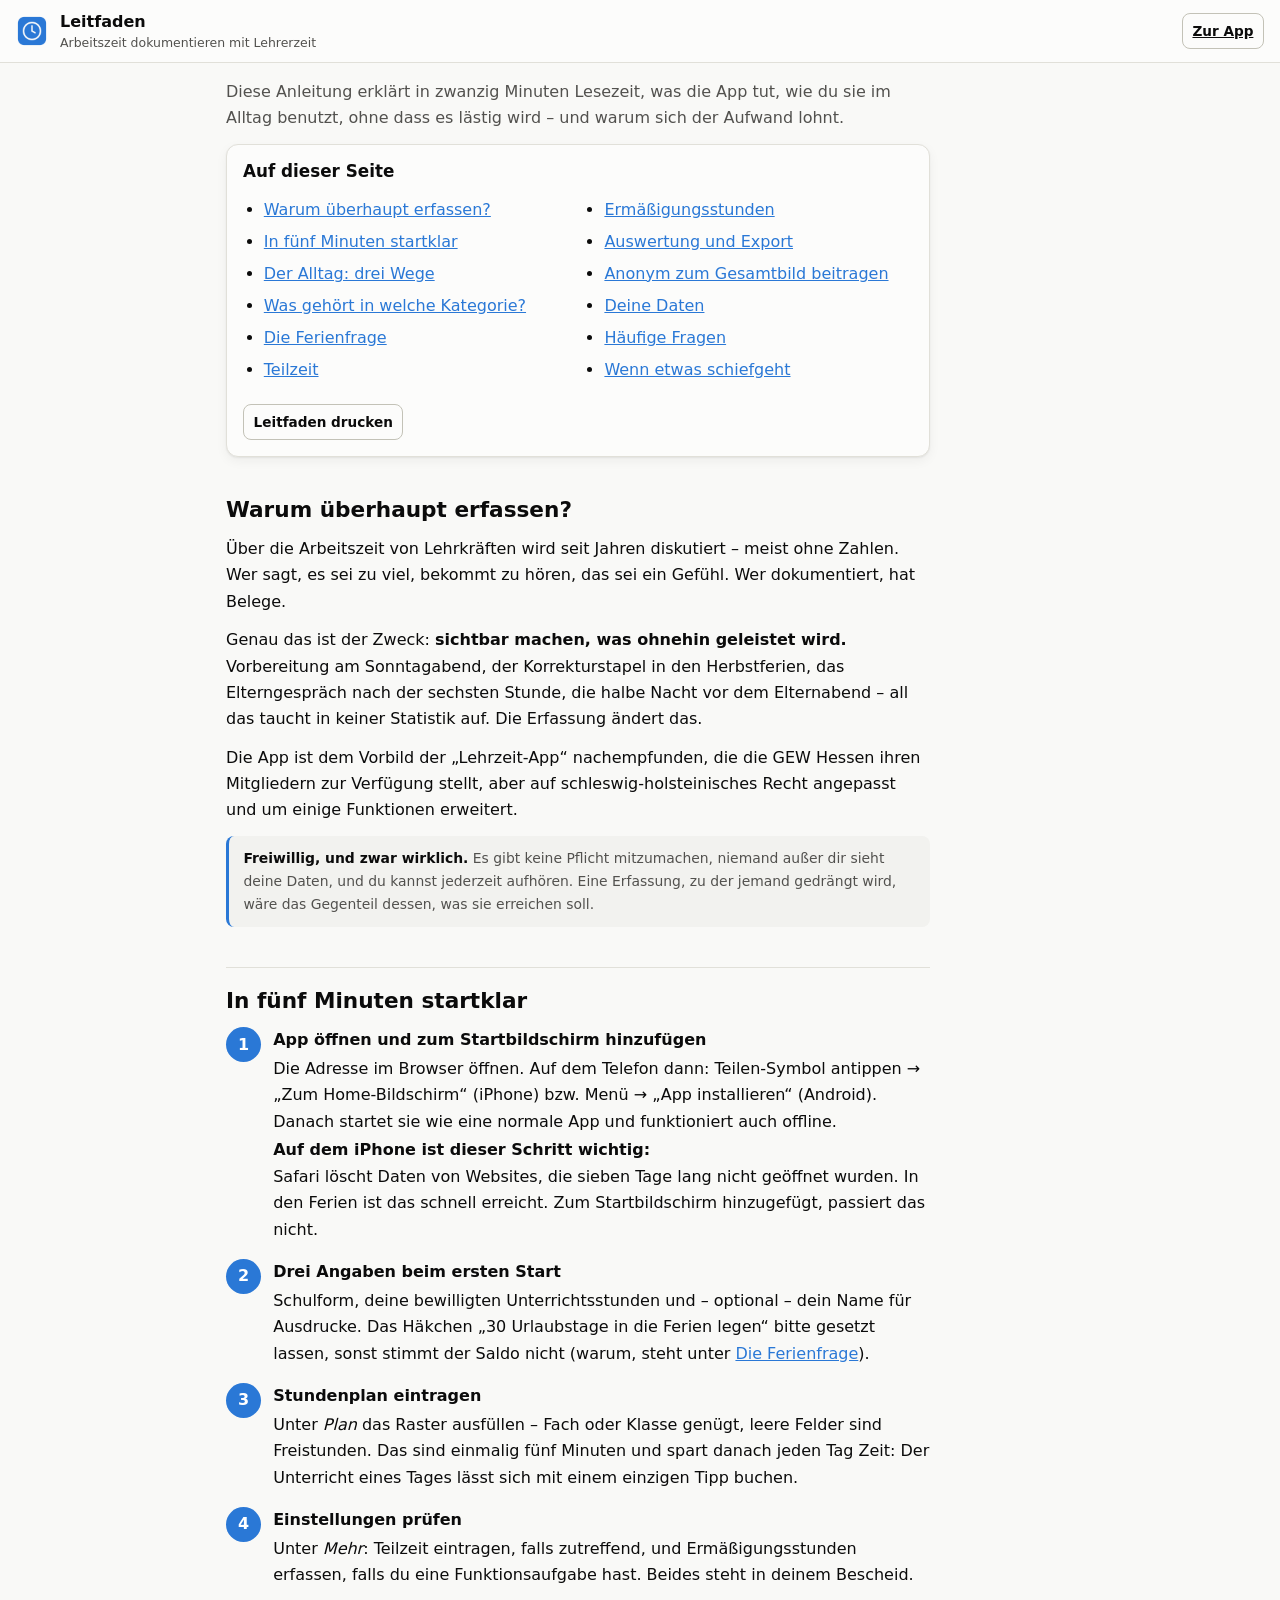
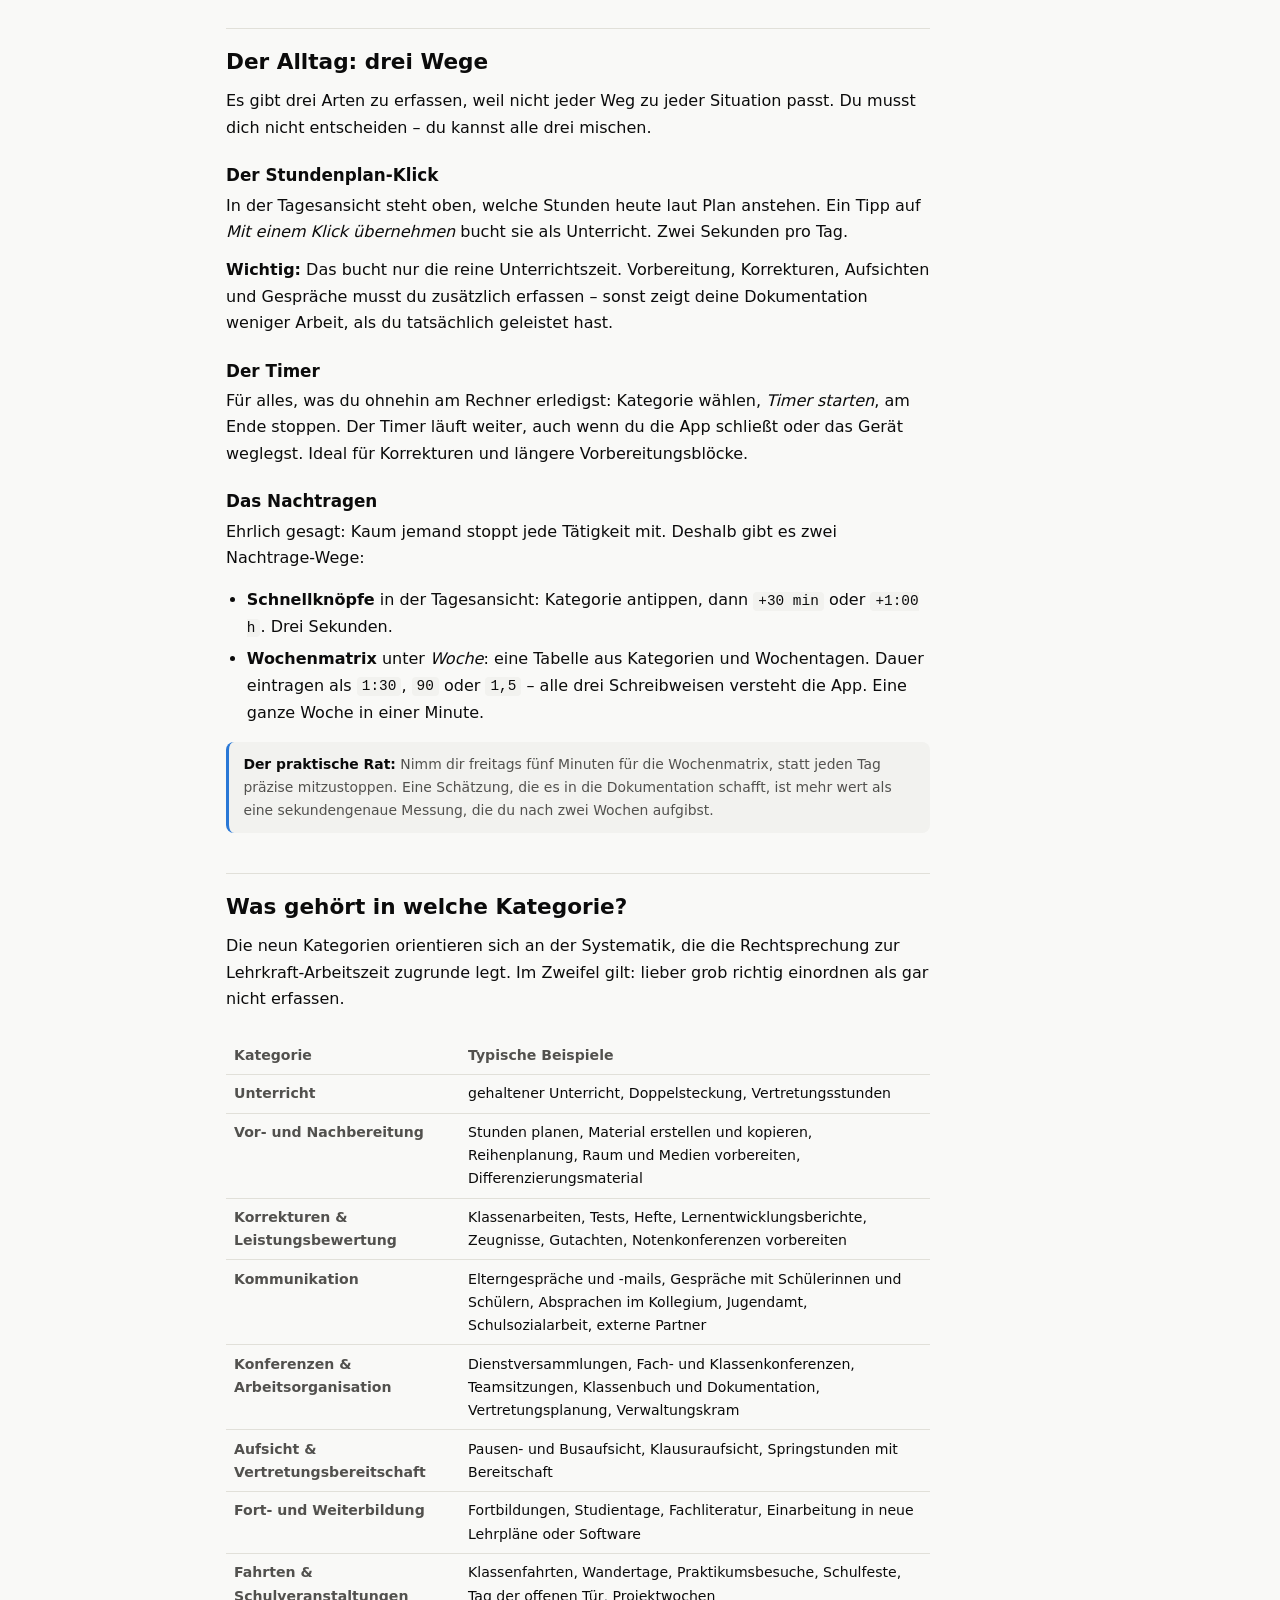
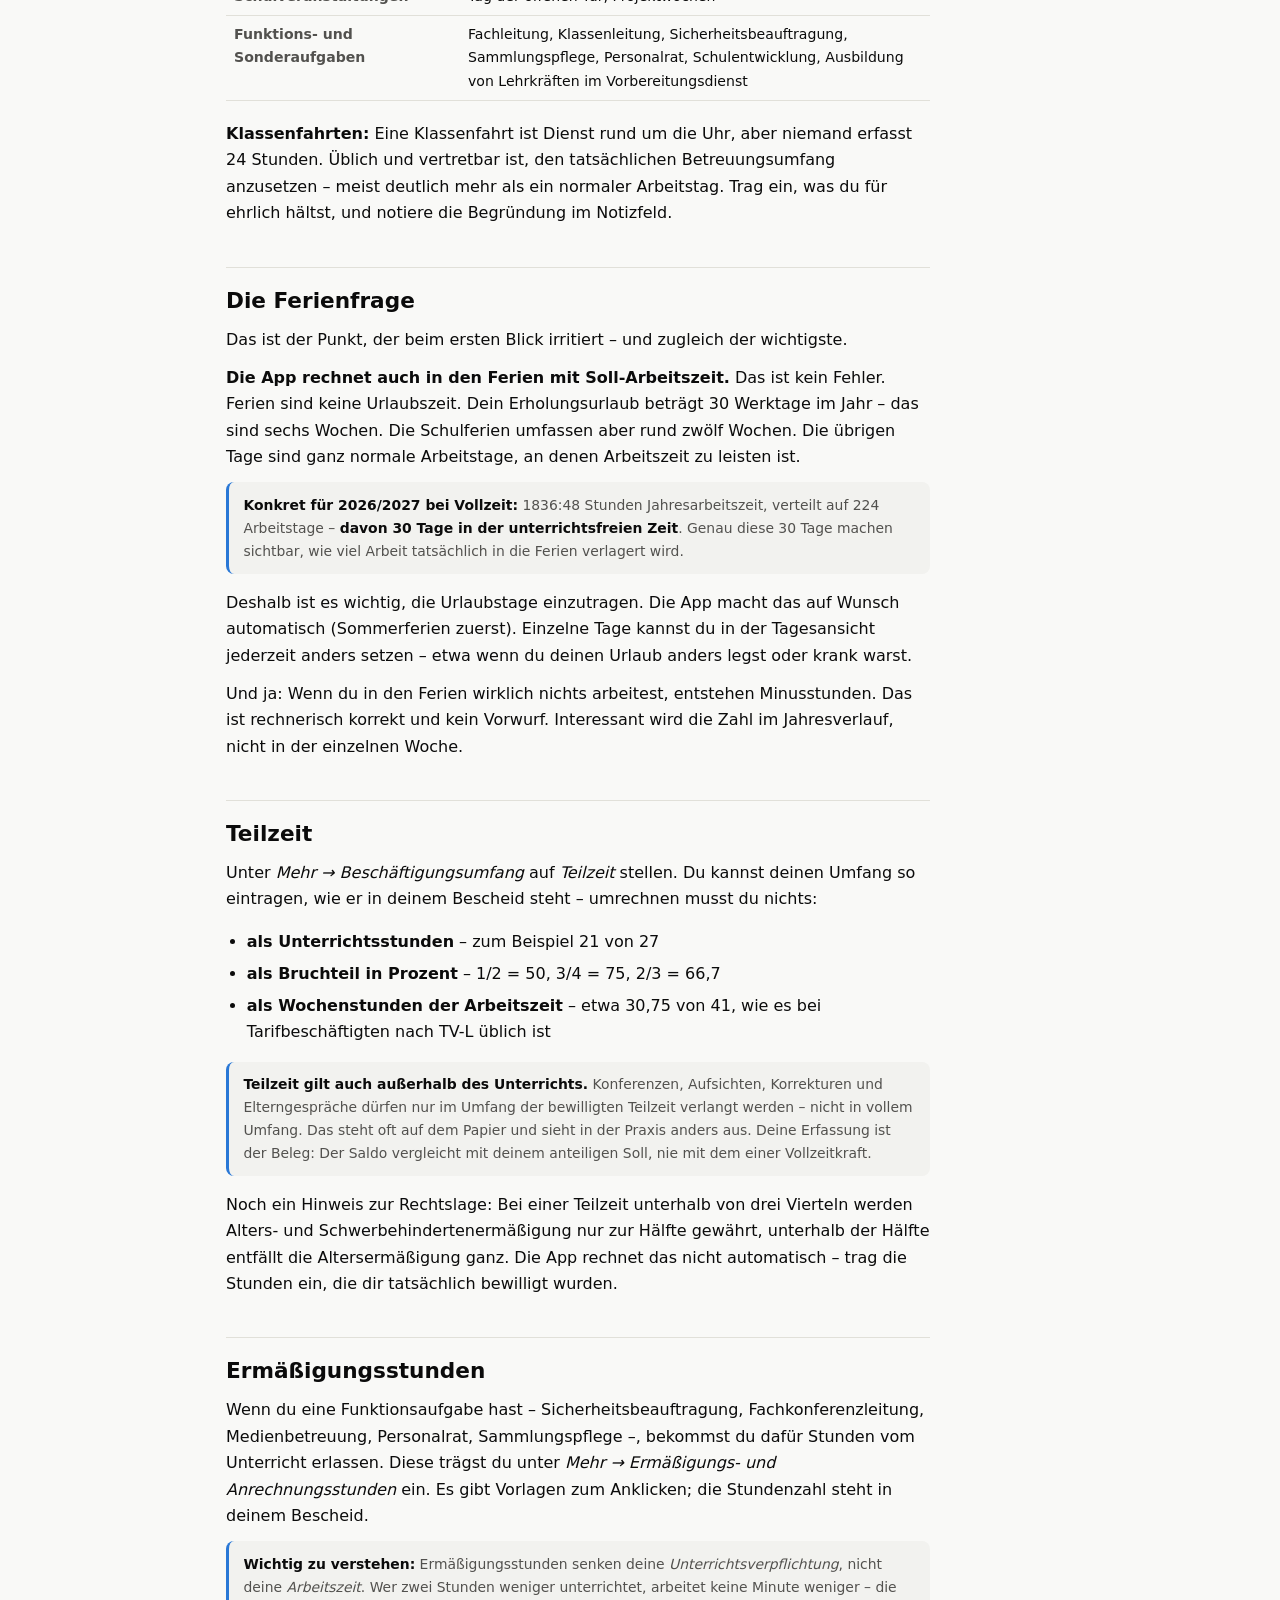
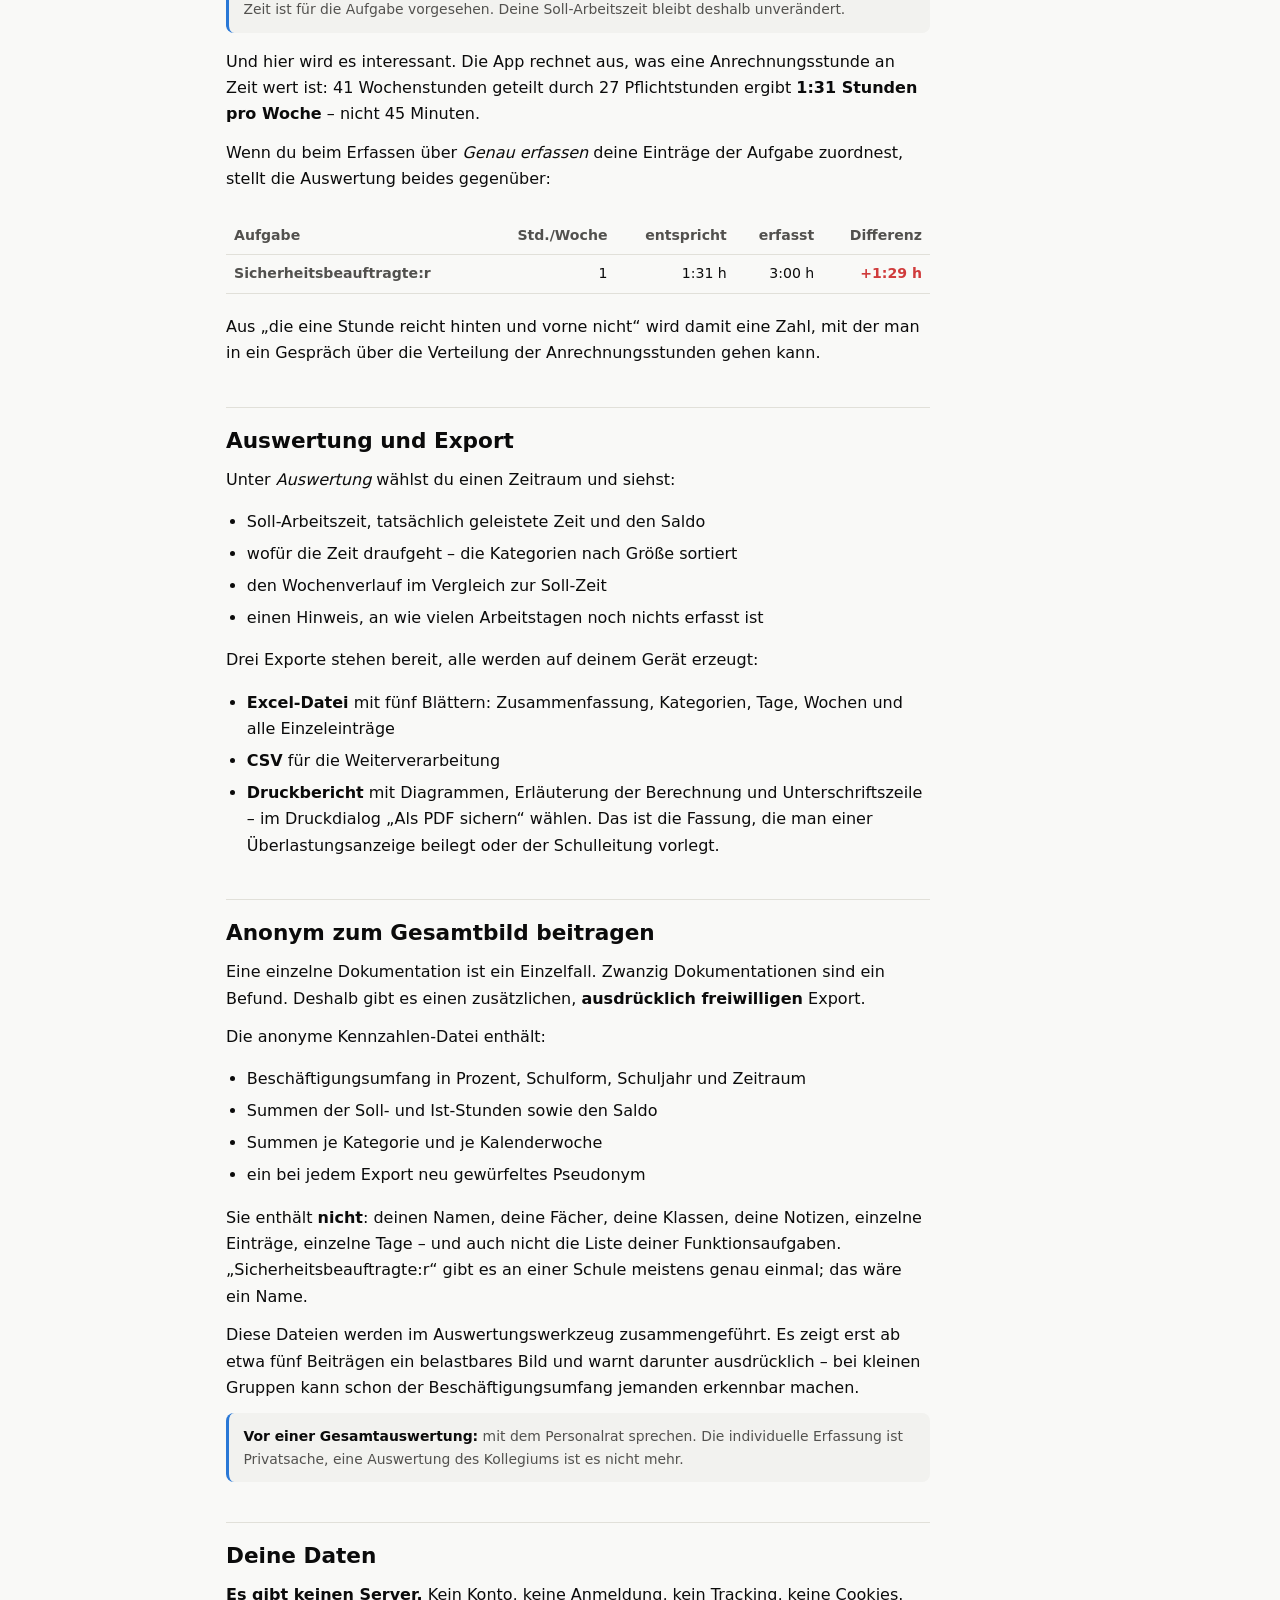
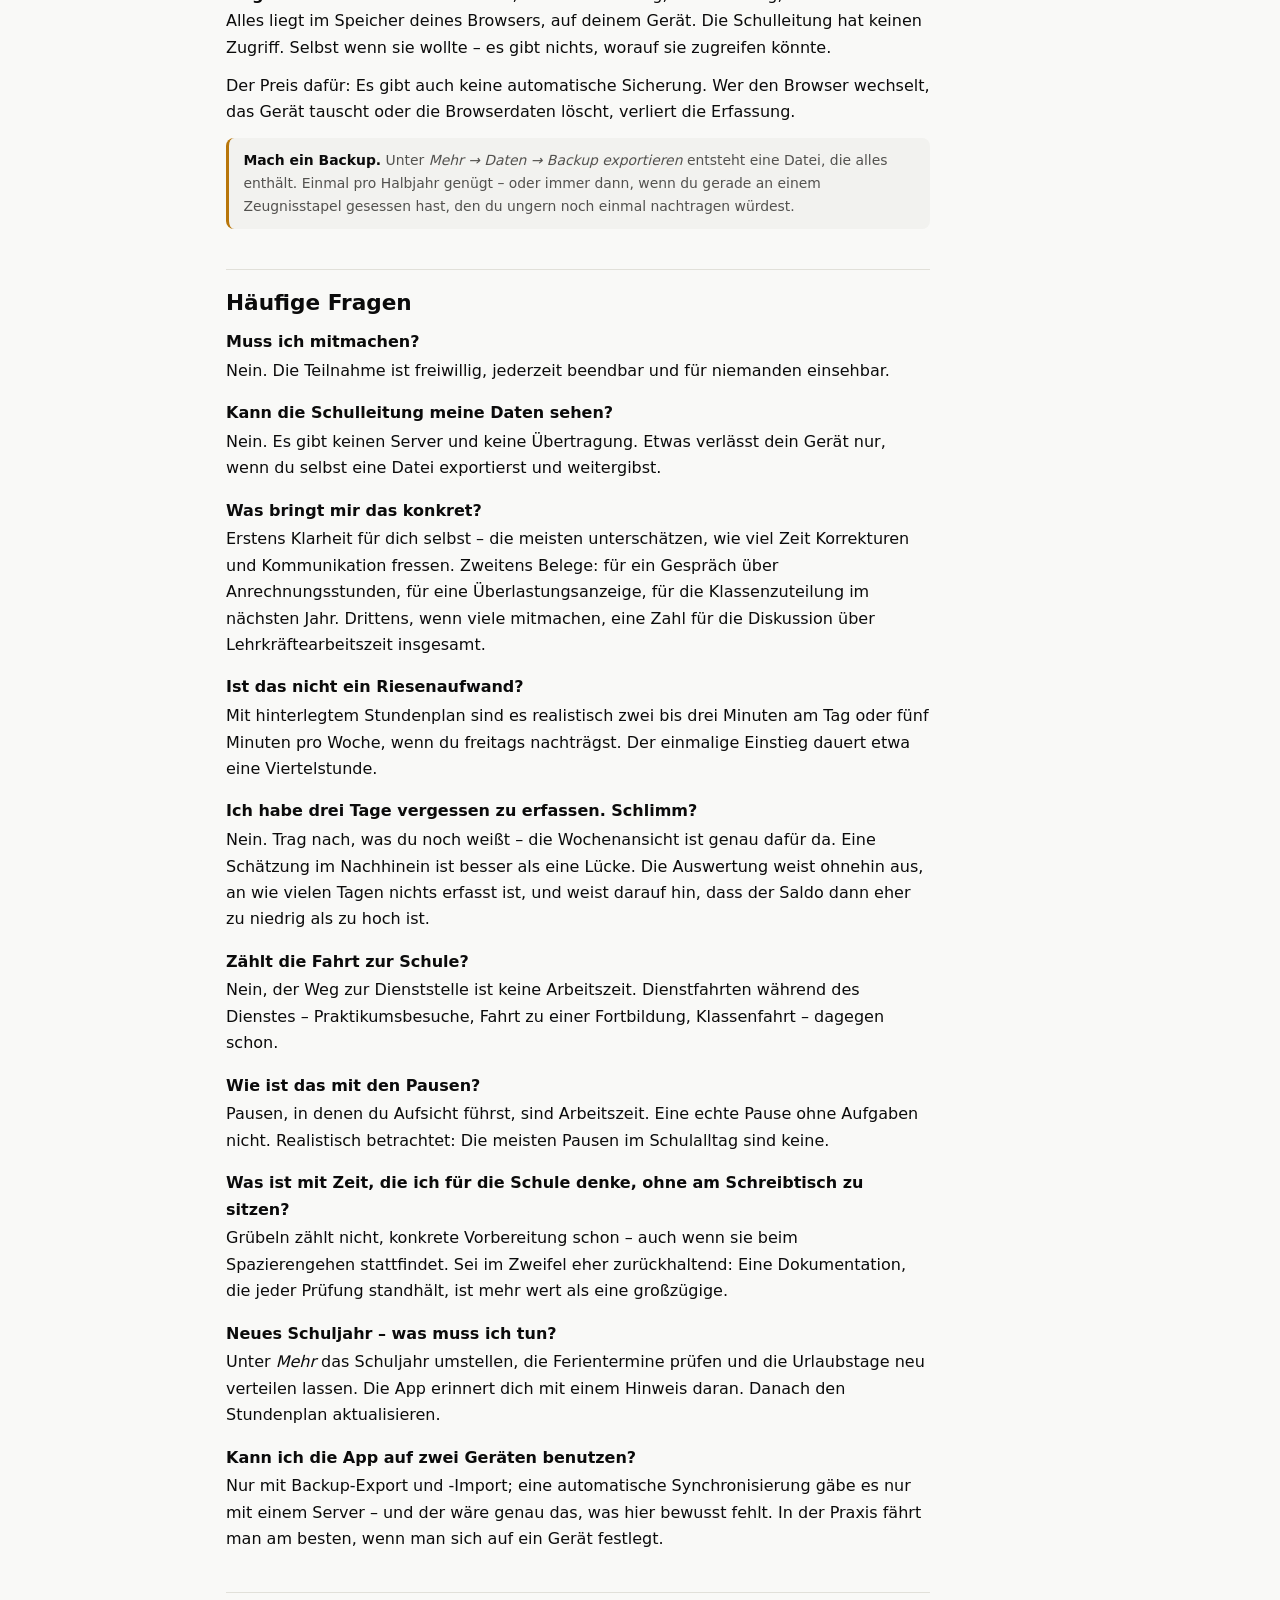
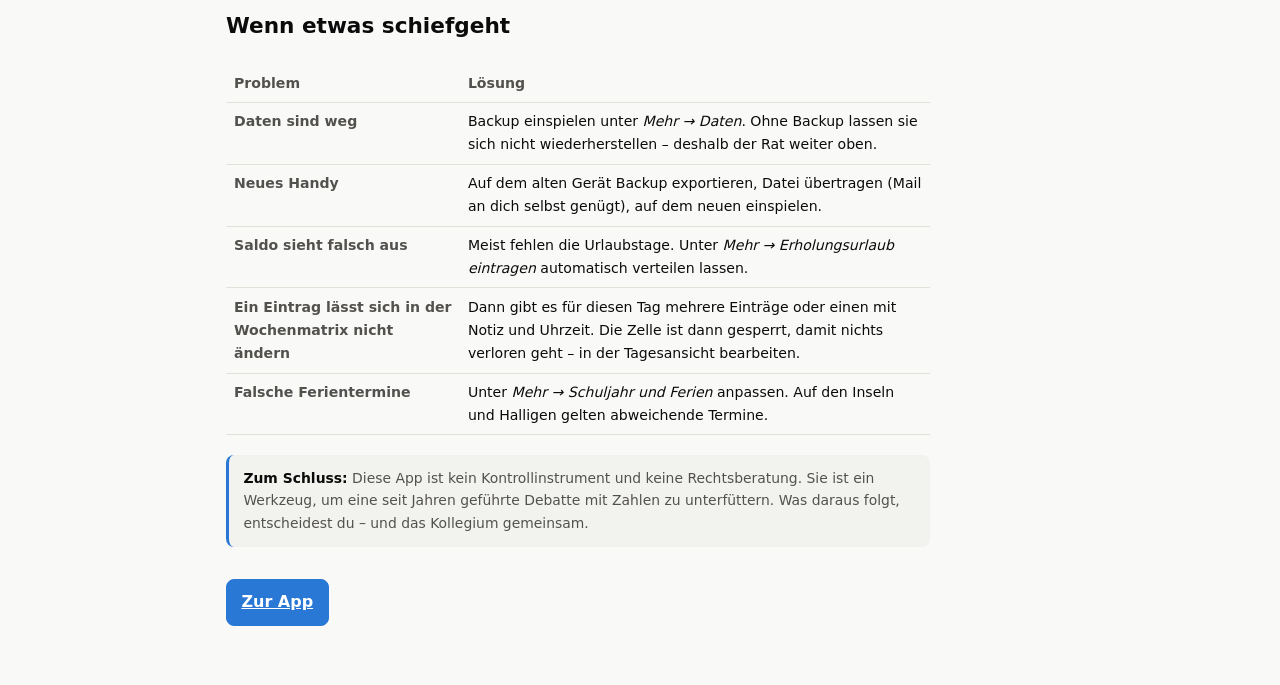
==== leitfaden.html @ 0dac6572 "Leitfaden für das Kollegium und Präsentation zur Vorstellung Leitfaden (leitfaden.html) - Anleitung " ====
<!doctype html>
<html lang="de">
  <head>
    <meta charset="utf-8" />
    <meta name="viewport" content="width=device-width, initial-scale=1, viewport-fit=cover" />
    <title>Leitfaden &middot; Lehrerzeit</title>
    <meta
      name="description"
      content="Kurzanleitung zur Arbeitszeitdokumentation mit Lehrerzeit – für Lehrkräfte, zum Lesen und Ausdrucken."
    />
    <meta name="theme-color" content="#fcfcfb" media="(prefers-color-scheme: light)" />
    <meta name="theme-color" content="#1a1a19" media="(prefers-color-scheme: dark)" />
    <meta name="color-scheme" content="light dark" />
    <link rel="icon" href="icons/icon-192.png" sizes="192x192" />
    <link rel="apple-touch-icon" href="icons/apple-touch-icon.png" />
    <link rel="stylesheet" href="css/app.css" />
    <style>
      /* Der Leitfaden ist Fließtext, keine App-Oberfläche: etwas mehr Zeilenhöhe,
         eine begrenzte Zeilenlänge und Überschriften, die eine Gliederung tragen. */
      .doku { max-width: 44rem; line-height: 1.65; }
      .doku h2 {
        font-size: 1.35rem;
        margin: 2.5rem 0 0.75rem;
        padding-top: 1.25rem;
        border-top: 1px solid var(--line);
      }
      .doku h2:first-of-type { border-top: 0; padding-top: 0; }
      .doku h3 { font-size: 1.05rem; margin: 1.5rem 0 0.4rem; }
      .doku p, .doku li { font-size: 1rem; }
      .doku ul, .doku ol { padding-left: 1.3rem; }
      .doku li { margin-bottom: 0.35rem; }
      .doku table { margin: 0.75rem 0 1.25rem; }
      .doku th, .doku td { vertical-align: top; }
      .doku code {
        background: var(--surface-2);
        border-radius: 4px;
        padding: 0.1em 0.35em;
        font-size: 0.9em;
      }
      .lead { font-size: 1.1rem; color: var(--text-secondary); }
      .schritt {
        display: grid;
        grid-template-columns: 2.2rem 1fr;
        gap: 0.75rem;
        margin-bottom: 1rem;
        align-items: start;
      }
      .schritt-nr {
        display: grid;
        place-items: center;
        width: 2.2rem;
        height: 2.2rem;
        border-radius: 999px;
        background: var(--accent);
        color: var(--accent-ink);
        font-weight: 650;
      }
      .schritt p { margin: 0.15rem 0 0; }
      .schritt strong { display: block; }
      .inhalt-liste { columns: 2; column-gap: 2rem; font-size: 0.95rem; }
      @media (max-width: 560px) { .inhalt-liste { columns: 1; } }
      .frage { font-weight: 600; margin-bottom: 0.15rem; }
      .frage + p { margin-bottom: 1rem; }

      @media print {
        body { display: block; }
        .kopf, .nav, .drucken { display: none !important; }
        main { display: block !important; padding: 0; max-width: none; }
        .doku { max-width: none; }
        .karte { break-inside: avoid; box-shadow: none; border: 1px solid #ddd; }
        .doku h2 { break-after: avoid; }
        .hinweis { border: 1px solid #ccc; }
        a { color: inherit; text-decoration: none; }
        @page { margin: 18mm; }
      }
    </style>
  </head>
  <body>
    <header class="kopf">
      <img src="icons/icon-192.png" alt="" width="32" height="32" style="border-radius: 8px" />
      <div class="kopf-titel">
        <strong>Leitfaden</strong><span>Arbeitszeit dokumentieren mit Lehrerzeit</span>
      </div>
      <a class="btn klein" href="index.html">Zur App</a>
    </header>

    <main id="inhalt">
      <div class="doku">
        <p class="lead">
          Diese Anleitung erklärt in zwanzig Minuten Lesezeit, was die App tut, wie du sie im Alltag
          benutzt, ohne dass es lästig wird – und warum sich der Aufwand lohnt.
        </p>

        <div class="karte">
          <h3 style="margin-top: 0">Auf dieser Seite</h3>
          <ul class="inhalt-liste">
            <li><a href="#warum">Warum überhaupt erfassen?</a></li>
            <li><a href="#start">In fünf Minuten startklar</a></li>
            <li><a href="#alltag">Der Alltag: drei Wege</a></li>
            <li><a href="#kategorien">Was gehört in welche Kategorie?</a></li>
            <li><a href="#ferien">Die Ferienfrage</a></li>
            <li><a href="#teilzeit">Teilzeit</a></li>
            <li><a href="#ermaessigung">Ermäßigungsstunden</a></li>
            <li><a href="#auswertung">Auswertung und Export</a></li>
            <li><a href="#kollegium">Anonym zum Gesamtbild beitragen</a></li>
            <li><a href="#daten">Deine Daten</a></li>
            <li><a href="#fragen">Häufige Fragen</a></li>
            <li><a href="#notfall">Wenn etwas schiefgeht</a></li>
          </ul>
          <div class="btn-reihe drucken" style="margin-top: 0.5rem">
            <button class="btn klein" onclick="window.print()">Leitfaden drucken</button>
          </div>
        </div>

        <!-- ---------------------------------------------------------------- -->
        <h2 id="warum">Warum überhaupt erfassen?</h2>

        <p>
          Über die Arbeitszeit von Lehrkräften wird seit Jahren diskutiert – meist ohne Zahlen. Wer
          sagt, es sei zu viel, bekommt zu hören, das sei ein Gefühl. Wer dokumentiert, hat Belege.
        </p>
        <p>
          Genau das ist der Zweck: <strong>sichtbar machen, was ohnehin geleistet wird.</strong>
          Vorbereitung am Sonntagabend, der Korrekturstapel in den Herbstferien, das Elterngespräch
          nach der sechsten Stunde, die halbe Nacht vor dem Elternabend – all das taucht in keiner
          Statistik auf. Die Erfassung ändert das.
        </p>
        <p>
          Die App ist dem Vorbild der „Lehrzeit-App“ nachempfunden, die die GEW Hessen ihren
          Mitgliedern zur Verfügung stellt, aber auf schleswig-holsteinisches Recht angepasst und
          um einige Funktionen erweitert.
        </p>

        <div class="hinweis">
          <strong>Freiwillig, und zwar wirklich.</strong> Es gibt keine Pflicht mitzumachen, niemand
          außer dir sieht deine Daten, und du kannst jederzeit aufhören. Eine Erfassung, zu der
          jemand gedrängt wird, wäre das Gegenteil dessen, was sie erreichen soll.
        </div>

        <!-- ---------------------------------------------------------------- -->
        <h2 id="start">In fünf Minuten startklar</h2>

        <div class="schritt">
          <span class="schritt-nr">1</span>
          <div>
            <strong>App öffnen und zum Startbildschirm hinzufügen</strong>
            <p>
              Die Adresse im Browser öffnen. Auf dem Telefon dann: Teilen-Symbol antippen →
              „Zum Home-Bildschirm“ (iPhone) bzw. Menü → „App installieren“ (Android). Danach
              startet sie wie eine normale App und funktioniert auch offline.
            </p>
            <p>
              <strong>Auf dem iPhone ist dieser Schritt wichtig:</strong> Safari löscht Daten von
              Websites, die sieben Tage lang nicht geöffnet wurden. In den Ferien ist das schnell
              erreicht. Zum Startbildschirm hinzugefügt, passiert das nicht.
            </p>
          </div>
        </div>

        <div class="schritt">
          <span class="schritt-nr">2</span>
          <div>
            <strong>Drei Angaben beim ersten Start</strong>
            <p>
              Schulform, deine bewilligten Unterrichtsstunden und – optional – dein Name für
              Ausdrucke. Das Häkchen „30 Urlaubstage in die Ferien legen“ bitte gesetzt lassen,
              sonst stimmt der Saldo nicht (warum, steht unter
              <a href="#ferien">Die Ferienfrage</a>).
            </p>
          </div>
        </div>

        <div class="schritt">
          <span class="schritt-nr">3</span>
          <div>
            <strong>Stundenplan eintragen</strong>
            <p>
              Unter <em>Plan</em> das Raster ausfüllen – Fach oder Klasse genügt, leere Felder sind
              Freistunden. Das sind einmalig fünf Minuten und spart danach jeden Tag Zeit: Der
              Unterricht eines Tages lässt sich mit einem einzigen Tipp buchen.
            </p>
          </div>
        </div>

        <div class="schritt">
          <span class="schritt-nr">4</span>
          <div>
            <strong>Einstellungen prüfen</strong>
            <p>
              Unter <em>Mehr</em>: Teilzeit eintragen, falls zutreffend, und Ermäßigungsstunden
              erfassen, falls du eine Funktionsaufgabe hast. Beides steht in deinem Bescheid.
            </p>
          </div>
        </div>

        <!-- ---------------------------------------------------------------- -->
        <h2 id="alltag">Der Alltag: drei Wege</h2>

        <p>
          Es gibt drei Arten zu erfassen, weil nicht jeder Weg zu jeder Situation passt. Du musst
          dich nicht entscheiden – du kannst alle drei mischen.
        </p>

        <h3>Der Stundenplan-Klick</h3>
        <p>
          In der Tagesansicht steht oben, welche Stunden heute laut Plan anstehen. Ein Tipp auf
          <em>Mit einem Klick übernehmen</em> bucht sie als Unterricht. Zwei Sekunden pro Tag.
        </p>
        <p>
          <strong>Wichtig:</strong> Das bucht nur die reine Unterrichtszeit. Vorbereitung,
          Korrekturen, Aufsichten und Gespräche musst du zusätzlich erfassen – sonst zeigt deine
          Dokumentation weniger Arbeit, als du tatsächlich geleistet hast.
        </p>

        <h3>Der Timer</h3>
        <p>
          Für alles, was du ohnehin am Rechner erledigst: Kategorie wählen, <em>Timer starten</em>,
          am Ende stoppen. Der Timer läuft weiter, auch wenn du die App schließt oder das Gerät
          weglegst. Ideal für Korrekturen und längere Vorbereitungsblöcke.
        </p>

        <h3>Das Nachtragen</h3>
        <p>
          Ehrlich gesagt: Kaum jemand stoppt jede Tätigkeit mit. Deshalb gibt es zwei
          Nachtrage-Wege:
        </p>
        <ul>
          <li>
            <strong>Schnellknöpfe</strong> in der Tagesansicht: Kategorie antippen, dann
            <code>+30 min</code> oder <code>+1:00 h</code>. Drei Sekunden.
          </li>
          <li>
            <strong>Wochenmatrix</strong> unter <em>Woche</em>: eine Tabelle aus Kategorien und
            Wochentagen. Dauer eintragen als <code>1:30</code>, <code>90</code> oder
            <code>1,5</code> – alle drei Schreibweisen versteht die App. Eine ganze Woche in einer
            Minute.
          </li>
        </ul>

        <div class="hinweis">
          <strong>Der praktische Rat:</strong> Nimm dir freitags fünf Minuten für die Wochenmatrix,
          statt jeden Tag präzise mitzustoppen. Eine Schätzung, die es in die Dokumentation
          schafft, ist mehr wert als eine sekundengenaue Messung, die du nach zwei Wochen aufgibst.
        </div>

        <!-- ---------------------------------------------------------------- -->
        <h2 id="kategorien">Was gehört in welche Kategorie?</h2>

        <p>
          Die neun Kategorien orientieren sich an der Systematik, die die Rechtsprechung zur
          Lehrkraft-Arbeitszeit zugrunde legt. Im Zweifel gilt: lieber grob richtig einordnen als
          gar nicht erfassen.
        </p>

        <div class="tabelle-wrap">
          <table>
            <thead>
              <tr>
                <th>Kategorie</th>
                <th>Typische Beispiele</th>
              </tr>
            </thead>
            <tbody>
              <tr>
                <th scope="row">Unterricht</th>
                <td>gehaltener Unterricht, Doppelsteckung, Vertretungsstunden</td>
              </tr>
              <tr>
                <th scope="row">Vor- und Nachbereitung</th>
                <td>
                  Stunden planen, Material erstellen und kopieren, Reihenplanung, Raum und Medien
                  vorbereiten, Differenzierungsmaterial
                </td>
              </tr>
              <tr>
                <th scope="row">Korrekturen &amp; Leistungsbewertung</th>
                <td>
                  Klassenarbeiten, Tests, Hefte, Lernentwicklungsberichte, Zeugnisse, Gutachten,
                  Notenkonferenzen vorbereiten
                </td>
              </tr>
              <tr>
                <th scope="row">Kommunikation</th>
                <td>
                  Elterngespräche und -mails, Gespräche mit Schülerinnen und Schülern, Absprachen
                  im Kollegium, Jugendamt, Schulsozialarbeit, externe Partner
                </td>
              </tr>
              <tr>
                <th scope="row">Konferenzen &amp; Arbeitsorganisation</th>
                <td>
                  Dienstversammlungen, Fach- und Klassenkonferenzen, Teamsitzungen, Klassenbuch und
                  Dokumentation, Vertretungsplanung, Verwaltungskram
                </td>
              </tr>
              <tr>
                <th scope="row">Aufsicht &amp; Vertretungsbereitschaft</th>
                <td>Pausen- und Busaufsicht, Klausuraufsicht, Springstunden mit Bereitschaft</td>
              </tr>
              <tr>
                <th scope="row">Fort- und Weiterbildung</th>
                <td>
                  Fortbildungen, Studientage, Fachliteratur, Einarbeitung in neue Lehrpläne oder
                  Software
                </td>
              </tr>
              <tr>
                <th scope="row">Fahrten &amp; Schulveranstaltungen</th>
                <td>
                  Klassenfahrten, Wandertage, Praktikumsbesuche, Schulfeste, Tag der offenen Tür,
                  Projektwochen
                </td>
              </tr>
              <tr>
                <th scope="row">Funktions- und Sonderaufgaben</th>
                <td>
                  Fachleitung, Klassenleitung, Sicherheitsbeauftragung, Sammlungspflege, Personalrat,
                  Schulentwicklung, Ausbildung von Lehrkräften im Vorbereitungsdienst
                </td>
              </tr>
            </tbody>
          </table>
        </div>

        <p>
          <strong>Klassenfahrten:</strong> Eine Klassenfahrt ist Dienst rund um die Uhr, aber
          niemand erfasst 24 Stunden. Üblich und vertretbar ist, den tatsächlichen Betreuungsumfang
          anzusetzen – meist deutlich mehr als ein normaler Arbeitstag. Trag ein, was du für
          ehrlich hältst, und notiere die Begründung im Notizfeld.
        </p>

        <!-- ---------------------------------------------------------------- -->
        <h2 id="ferien">Die Ferienfrage</h2>

        <p>
          Das ist der Punkt, der beim ersten Blick irritiert – und zugleich der wichtigste.
        </p>
        <p>
          <strong>Die App rechnet auch in den Ferien mit Soll-Arbeitszeit.</strong> Das ist kein
          Fehler. Ferien sind keine Urlaubszeit. Dein Erholungsurlaub beträgt 30 Werktage im Jahr –
          das sind sechs Wochen. Die Schulferien umfassen aber rund zwölf Wochen. Die übrigen Tage
          sind ganz normale Arbeitstage, an denen Arbeitszeit zu leisten ist.
        </p>

        <div class="hinweis">
          <strong>Konkret für 2026/2027 bei Vollzeit:</strong> 1836:48 Stunden Jahresarbeitszeit,
          verteilt auf 224 Arbeitstage – <strong>davon 30 Tage in der unterrichtsfreien Zeit</strong>.
          Genau diese 30 Tage machen sichtbar, wie viel Arbeit tatsächlich in die Ferien verlagert
          wird.
        </div>

        <p>
          Deshalb ist es wichtig, die Urlaubstage einzutragen. Die App macht das auf Wunsch
          automatisch (Sommerferien zuerst). Einzelne Tage kannst du in der Tagesansicht jederzeit
          anders setzen – etwa wenn du deinen Urlaub anders legst oder krank warst.
        </p>
        <p>
          Und ja: Wenn du in den Ferien wirklich nichts arbeitest, entstehen Minusstunden. Das ist
          rechnerisch korrekt und kein Vorwurf. Interessant wird die Zahl im Jahresverlauf, nicht
          in der einzelnen Woche.
        </p>

        <!-- ---------------------------------------------------------------- -->
        <h2 id="teilzeit">Teilzeit</h2>

        <p>
          Unter <em>Mehr → Beschäftigungsumfang</em> auf <em>Teilzeit</em> stellen. Du kannst deinen
          Umfang so eintragen, wie er in deinem Bescheid steht – umrechnen musst du nichts:
        </p>
        <ul>
          <li><strong>als Unterrichtsstunden</strong> – zum Beispiel 21 von 27</li>
          <li><strong>als Bruchteil in Prozent</strong> – 1/2 = 50, 3/4 = 75, 2/3 = 66,7</li>
          <li>
            <strong>als Wochenstunden der Arbeitszeit</strong> – etwa 30,75 von 41, wie es bei
            Tarifbeschäftigten nach TV-L üblich ist
          </li>
        </ul>

        <div class="hinweis">
          <strong>Teilzeit gilt auch außerhalb des Unterrichts.</strong> Konferenzen, Aufsichten,
          Korrekturen und Elterngespräche dürfen nur im Umfang der bewilligten Teilzeit verlangt
          werden – nicht in vollem Umfang. Das steht oft auf dem Papier und sieht in der Praxis
          anders aus. Deine Erfassung ist der Beleg: Der Saldo vergleicht mit deinem anteiligen
          Soll, nie mit dem einer Vollzeitkraft.
        </div>

        <p>
          Noch ein Hinweis zur Rechtslage: Bei einer Teilzeit unterhalb von drei Vierteln werden
          Alters- und Schwerbehindertenermäßigung nur zur Hälfte gewährt, unterhalb der Hälfte
          entfällt die Altersermäßigung ganz. Die App rechnet das nicht automatisch – trag die
          Stunden ein, die dir tatsächlich bewilligt wurden.
        </p>

        <!-- ---------------------------------------------------------------- -->
        <h2 id="ermaessigung">Ermäßigungsstunden</h2>

        <p>
          Wenn du eine Funktionsaufgabe hast – Sicherheitsbeauftragung, Fachkonferenzleitung,
          Medienbetreuung, Personalrat, Sammlungspflege –, bekommst du dafür Stunden vom Unterricht
          erlassen. Diese trägst du unter <em>Mehr → Ermäßigungs- und Anrechnungsstunden</em> ein.
          Es gibt Vorlagen zum Anklicken; die Stundenzahl steht in deinem Bescheid.
        </p>

        <div class="hinweis">
          <strong>Wichtig zu verstehen:</strong> Ermäßigungsstunden senken deine
          <em>Unterrichtsverpflichtung</em>, nicht deine <em>Arbeitszeit</em>. Wer zwei Stunden
          weniger unterrichtet, arbeitet keine Minute weniger – die Zeit ist für die Aufgabe
          vorgesehen. Deine Soll-Arbeitszeit bleibt deshalb unverändert.
        </div>

        <p>
          Und hier wird es interessant. Die App rechnet aus, was eine Anrechnungsstunde an Zeit
          wert ist: 41 Wochenstunden geteilt durch 27 Pflichtstunden ergibt
          <strong>1:31 Stunden pro Woche</strong> – nicht 45 Minuten.
        </p>
        <p>
          Wenn du beim Erfassen über <em>Genau erfassen</em> deine Einträge der Aufgabe zuordnest,
          stellt die Auswertung beides gegenüber:
        </p>

        <div class="tabelle-wrap">
          <table>
            <thead>
              <tr>
                <th>Aufgabe</th>
                <th class="zahl">Std./Woche</th>
                <th class="zahl">entspricht</th>
                <th class="zahl">erfasst</th>
                <th class="zahl">Differenz</th>
              </tr>
            </thead>
            <tbody>
              <tr>
                <th scope="row">Sicherheitsbeauftragte:r</th>
                <td class="zahl">1</td>
                <td class="zahl">1:31 h</td>
                <td class="zahl">3:00 h</td>
                <td class="zahl saldo-plus">+1:29 h</td>
              </tr>
            </tbody>
          </table>
        </div>

        <p>
          Aus „die eine Stunde reicht hinten und vorne nicht“ wird damit eine Zahl, mit der man in
          ein Gespräch über die Verteilung der Anrechnungsstunden gehen kann.
        </p>

        <!-- ---------------------------------------------------------------- -->
        <h2 id="auswertung">Auswertung und Export</h2>

        <p>Unter <em>Auswertung</em> wählst du einen Zeitraum und siehst:</p>
        <ul>
          <li>Soll-Arbeitszeit, tatsächlich geleistete Zeit und den Saldo</li>
          <li>wofür die Zeit draufgeht – die Kategorien nach Größe sortiert</li>
          <li>den Wochenverlauf im Vergleich zur Soll-Zeit</li>
          <li>einen Hinweis, an wie vielen Arbeitstagen noch nichts erfasst ist</li>
        </ul>

        <p>Drei Exporte stehen bereit, alle werden auf deinem Gerät erzeugt:</p>
        <ul>
          <li>
            <strong>Excel-Datei</strong> mit fünf Blättern: Zusammenfassung, Kategorien, Tage,
            Wochen und alle Einzeleinträge
          </li>
          <li><strong>CSV</strong> für die Weiterverarbeitung</li>
          <li>
            <strong>Druckbericht</strong> mit Diagrammen, Erläuterung der Berechnung und
            Unterschriftszeile – im Druckdialog „Als PDF sichern“ wählen. Das ist die Fassung, die
            man einer Überlastungsanzeige beilegt oder der Schulleitung vorlegt.
          </li>
        </ul>

        <!-- ---------------------------------------------------------------- -->
        <h2 id="kollegium">Anonym zum Gesamtbild beitragen</h2>

        <p>
          Eine einzelne Dokumentation ist ein Einzelfall. Zwanzig Dokumentationen sind ein Befund.
          Deshalb gibt es einen zusätzlichen, <strong>ausdrücklich freiwilligen</strong> Export.
        </p>

        <p>Die anonyme Kennzahlen-Datei enthält:</p>
        <ul>
          <li>Beschäftigungsumfang in Prozent, Schulform, Schuljahr und Zeitraum</li>
          <li>Summen der Soll- und Ist-Stunden sowie den Saldo</li>
          <li>Summen je Kategorie und je Kalenderwoche</li>
          <li>ein bei jedem Export neu gewürfeltes Pseudonym</li>
        </ul>

        <p>
          Sie enthält <strong>nicht</strong>: deinen Namen, deine Fächer, deine Klassen, deine
          Notizen, einzelne Einträge, einzelne Tage – und auch nicht die Liste deiner
          Funktionsaufgaben. „Sicherheitsbeauftragte:r“ gibt es an einer Schule meistens genau
          einmal; das wäre ein Name.
        </p>
        <p>
          Diese Dateien werden im Auswertungswerkzeug zusammengeführt. Es zeigt erst ab etwa fünf
          Beiträgen ein belastbares Bild und warnt darunter ausdrücklich – bei kleinen Gruppen kann
          schon der Beschäftigungsumfang jemanden erkennbar machen.
        </p>

        <div class="hinweis">
          <strong>Vor einer Gesamtauswertung:</strong> mit dem Personalrat sprechen. Die
          individuelle Erfassung ist Privatsache, eine Auswertung des Kollegiums ist es nicht mehr.
        </div>

        <!-- ---------------------------------------------------------------- -->
        <h2 id="daten">Deine Daten</h2>

        <p>
          <strong>Es gibt keinen Server.</strong> Kein Konto, keine Anmeldung, kein Tracking, keine
          Cookies. Alles liegt im Speicher deines Browsers, auf deinem Gerät. Die Schulleitung hat
          keinen Zugriff. Selbst wenn sie wollte – es gibt nichts, worauf sie zugreifen könnte.
        </p>
        <p>
          Der Preis dafür: Es gibt auch keine automatische Sicherung. Wer den Browser wechselt, das
          Gerät tauscht oder die Browserdaten löscht, verliert die Erfassung.
        </p>

        <div class="hinweis warnung">
          <strong>Mach ein Backup.</strong> Unter <em>Mehr → Daten → Backup exportieren</em>
          entsteht eine Datei, die alles enthält. Einmal pro Halbjahr genügt – oder immer dann,
          wenn du gerade an einem Zeugnisstapel gesessen hast, den du ungern noch einmal
          nachtragen würdest.
        </div>

        <!-- ---------------------------------------------------------------- -->
        <h2 id="fragen">Häufige Fragen</h2>

        <p class="frage">Muss ich mitmachen?</p>
        <p>Nein. Die Teilnahme ist freiwillig, jederzeit beendbar und für niemanden einsehbar.</p>

        <p class="frage">Kann die Schulleitung meine Daten sehen?</p>
        <p>
          Nein. Es gibt keinen Server und keine Übertragung. Etwas verlässt dein Gerät nur, wenn du
          selbst eine Datei exportierst und weitergibst.
        </p>

        <p class="frage">Was bringt mir das konkret?</p>
        <p>
          Erstens Klarheit für dich selbst – die meisten unterschätzen, wie viel Zeit Korrekturen
          und Kommunikation fressen. Zweitens Belege: für ein Gespräch über
          Anrechnungsstunden, für eine Überlastungsanzeige, für die Klassenzuteilung im nächsten
          Jahr. Drittens, wenn viele mitmachen, eine Zahl für die Diskussion über
          Lehrkräftearbeitszeit insgesamt.
        </p>

        <p class="frage">Ist das nicht ein Riesenaufwand?</p>
        <p>
          Mit hinterlegtem Stundenplan sind es realistisch zwei bis drei Minuten am Tag oder fünf
          Minuten pro Woche, wenn du freitags nachträgst. Der einmalige Einstieg dauert etwa eine
          Viertelstunde.
        </p>

        <p class="frage">Ich habe drei Tage vergessen zu erfassen. Schlimm?</p>
        <p>
          Nein. Trag nach, was du noch weißt – die Wochenansicht ist genau dafür da. Eine Schätzung
          im Nachhinein ist besser als eine Lücke. Die Auswertung weist ohnehin aus, an wie vielen
          Tagen nichts erfasst ist, und weist darauf hin, dass der Saldo dann eher zu niedrig als
          zu hoch ist.
        </p>

        <p class="frage">Zählt die Fahrt zur Schule?</p>
        <p>
          Nein, der Weg zur Dienststelle ist keine Arbeitszeit. Dienstfahrten während des Dienstes
          – Praktikumsbesuche, Fahrt zu einer Fortbildung, Klassenfahrt – dagegen schon.
        </p>

        <p class="frage">Wie ist das mit den Pausen?</p>
        <p>
          Pausen, in denen du Aufsicht führst, sind Arbeitszeit. Eine echte Pause ohne Aufgaben
          nicht. Realistisch betrachtet: Die meisten Pausen im Schulalltag sind keine.
        </p>

        <p class="frage">Was ist mit Zeit, die ich für die Schule denke, ohne am Schreibtisch zu sitzen?</p>
        <p>
          Grübeln zählt nicht, konkrete Vorbereitung schon – auch wenn sie beim Spazierengehen
          stattfindet. Sei im Zweifel eher zurückhaltend: Eine Dokumentation, die jeder Prüfung
          standhält, ist mehr wert als eine großzügige.
        </p>

        <p class="frage">Neues Schuljahr – was muss ich tun?</p>
        <p>
          Unter <em>Mehr</em> das Schuljahr umstellen, die Ferientermine prüfen und die Urlaubstage
          neu verteilen lassen. Die App erinnert dich mit einem Hinweis daran. Danach den
          Stundenplan aktualisieren.
        </p>

        <p class="frage">Kann ich die App auf zwei Geräten benutzen?</p>
        <p>
          Nur mit Backup-Export und -Import; eine automatische Synchronisierung gäbe es nur mit
          einem Server – und der wäre genau das, was hier bewusst fehlt. In der Praxis fährt man am
          besten, wenn man sich auf ein Gerät festlegt.
        </p>

        <!-- ---------------------------------------------------------------- -->
        <h2 id="notfall">Wenn etwas schiefgeht</h2>

        <div class="tabelle-wrap">
          <table>
            <thead>
              <tr>
                <th>Problem</th>
                <th>Lösung</th>
              </tr>
            </thead>
            <tbody>
              <tr>
                <th scope="row">Daten sind weg</th>
                <td>
                  Backup einspielen unter <em>Mehr → Daten</em>. Ohne Backup lassen sie sich nicht
                  wiederherstellen – deshalb der Rat weiter oben.
                </td>
              </tr>
              <tr>
                <th scope="row">Neues Handy</th>
                <td>
                  Auf dem alten Gerät Backup exportieren, Datei übertragen (Mail an dich selbst
                  genügt), auf dem neuen einspielen.
                </td>
              </tr>
              <tr>
                <th scope="row">Saldo sieht falsch aus</th>
                <td>
                  Meist fehlen die Urlaubstage. Unter <em>Mehr → Erholungsurlaub eintragen</em>
                  automatisch verteilen lassen.
                </td>
              </tr>
              <tr>
                <th scope="row">Ein Eintrag lässt sich in der Wochenmatrix nicht ändern</th>
                <td>
                  Dann gibt es für diesen Tag mehrere Einträge oder einen mit Notiz und Uhrzeit.
                  Die Zelle ist dann gesperrt, damit nichts verloren geht – in der Tagesansicht
                  bearbeiten.
                </td>
              </tr>
              <tr>
                <th scope="row">Falsche Ferientermine</th>
                <td>
                  Unter <em>Mehr → Schuljahr und Ferien</em> anpassen. Auf den Inseln und Halligen
                  gelten abweichende Termine.
                </td>
              </tr>
            </tbody>
          </table>
        </div>

        <div class="hinweis">
          <strong>Zum Schluss:</strong> Diese App ist kein Kontrollinstrument und keine
          Rechtsberatung. Sie ist ein Werkzeug, um eine seit Jahren geführte Debatte mit Zahlen zu
          unterfüttern. Was daraus folgt, entscheidest du – und das Kollegium gemeinsam.
        </div>

        <p style="margin-top: 2rem">
          <a class="btn primaer" href="index.html">Zur App</a>
        </p>
      </div>
    </main>
  </body>
</html>
---- css/app.css ----
/* ==========================================================================
   Lehrerzeit - Arbeitszeitdokumentation
   Ein einziges Stylesheet, keine Abhaengigkeiten.
   ========================================================================== */

:root {
  color-scheme: light;

  --plane: #f9f9f7;
  --surface-1: #fcfcfb;
  --surface-2: #f2f2ef;
  --surface-3: #e9e9e4;

  --text-primary: #0b0b0b;
  --text-secondary: #52514e;
  --text-muted: #6c6b66;

  --line: #e1e0d9;
  --line-strong: #c3c2b7;

  --accent: #2a78d6;
  --accent-stark: #1c5cab;
  --accent-schwach: #cde2fb;
  --accent-ink: #ffffff;

  --status-gut: #0ca30c;
  --status-warnung: #b8760a;
  --status-kritisch: #d03b3b;
  --status-gut-flaeche: #e6f6e6;
  --status-kritisch-flaeche: #fbeaea;

  --radius: 12px;
  --radius-klein: 8px;
  --schatten: 0 1px 2px rgba(11, 11, 11, 0.06), 0 4px 12px rgba(11, 11, 11, 0.05);
  --font: system-ui, -apple-system, 'Segoe UI', sans-serif;
}

@media (prefers-color-scheme: dark) {
  :root:not([data-theme='light']) {
    color-scheme: dark;
    --plane: #0d0d0d;
    --surface-1: #1a1a19;
    --surface-2: #232322;
    --surface-3: #2c2c2a;
    --text-primary: #ffffff;
    --text-secondary: #c3c2b7;
    --text-muted: #98968e;
    --line: #2c2c2a;
    --line-strong: #383835;
    --accent: #3987e5;
    --accent-stark: #86b6ef;
    --accent-schwach: #184f95;
    --accent-ink: #0d0d0d;
    --status-gut: #0ca30c;
    --status-warnung: #fab219;
    --status-kritisch: #e66767;
    --status-gut-flaeche: #122a12;
    --status-kritisch-flaeche: #331c1c;
    --schatten: 0 1px 2px rgba(0, 0, 0, 0.5), 0 4px 12px rgba(0, 0, 0, 0.35);
  }
}

:root[data-theme='dark'] {
  color-scheme: dark;
  --plane: #0d0d0d;
  --surface-1: #1a1a19;
  --surface-2: #232322;
  --surface-3: #2c2c2a;
  --text-primary: #ffffff;
  --text-secondary: #c3c2b7;
  --text-muted: #98968e;
  --line: #2c2c2a;
  --line-strong: #383835;
  --accent: #3987e5;
  --accent-stark: #86b6ef;
  --accent-schwach: #184f95;
  --accent-ink: #0d0d0d;
  --status-gut: #0ca30c;
  --status-warnung: #fab219;
  --status-kritisch: #e66767;
  --status-gut-flaeche: #122a12;
  --status-kritisch-flaeche: #331c1c;
  --schatten: 0 1px 2px rgba(0, 0, 0, 0.5), 0 4px 12px rgba(0, 0, 0, 0.35);
}

* { box-sizing: border-box; }

html, body {
  margin: 0;
  padding: 0;
  background: var(--plane);
  color: var(--text-primary);
  font-family: var(--font);
  font-size: 16px;
  line-height: 1.5;
  -webkit-text-size-adjust: 100%;
}

/* Die App-Hülle ist eine Flex-Spalte: Kopf, Inhalt, Navigation. Beide Leisten
   kleben per `sticky` am Rand, statt mit `fixed` über dem Inhalt zu schweben.
   Der Vorteil ist handfest: Die Navigation belegt echten Platz im Layout und
   kann den Inhalt nicht verdecken - das bisherige `padding-bottom: 6.5rem` am
   Inhalt war eine Schätzung, die bei größerer Schrift oder mehr Einträgen
   irgendwann nicht mehr gepasst hätte.
   Höhe in `svh`: das ist der kleine Viewport, also die Höhe, die auch bei
   ausgeklappter Browserleiste sicher sichtbar ist. Lieber ein paar Pixel Luft
   als eine Leiste, die unter dem Rand verschwindet. */
body {
  min-height: 100vh;
  min-height: 100svh;
  display: flex;
  flex-direction: column;
  padding-bottom: env(safe-area-inset-bottom);
}

h1, h2, h3 { line-height: 1.25; margin: 0 0 0.5rem; font-weight: 650; }
h1 { font-size: 1.25rem; }
h2 { font-size: 1.05rem; }
h3 { font-size: 0.95rem; }
p { margin: 0 0 0.75rem; }
a { color: var(--accent); }

/* ------------------------------- Layout --------------------------------- */

.kopf {
  order: 0;
  position: sticky;
  top: 0;
  z-index: 30;
  display: flex;
  align-items: center;
  gap: 0.75rem;
  padding: 0.6rem 1rem;
  padding-top: calc(0.6rem + env(safe-area-inset-top));
  background: var(--surface-1);
  border-bottom: 1px solid var(--line);
}

.kopf-titel { flex: 1; min-width: 0; }
.kopf-titel strong { display: block; font-size: 1rem; }
.kopf-titel span { display: block; font-size: 0.78rem; color: var(--text-secondary); }

main {
  /* Steht im Markup vor der Navigation, wird aber darüber angezeigt - so bleibt
     die Dokumentreihenfolge für Screenreader sinnvoll. */
  order: 2;
  flex: 1 0 auto;
  width: 100%;
  max-width: 860px;
  margin: 0 auto;
  padding: 1rem 1rem 2rem;
}

/* ---------------------------- Navigation -------------------------------- */

.nav {
  order: 3;
  position: sticky;
  bottom: 0;
  z-index: 40;
  display: grid;
  grid-template-columns: repeat(5, 1fr);
  background: var(--surface-1);
  border-top: 1px solid var(--line);
}

.nav button {
  appearance: none;
  border: 0;
  background: none;
  color: var(--text-secondary);
  font: inherit;
  font-size: 0.72rem;
  padding: 0.5rem 0.25rem 0.6rem;
  cursor: pointer;
  display: flex;
  flex-direction: column;
  align-items: center;
  gap: 0.15rem;
  border-top: 2px solid transparent;
  min-height: 56px;
}

.nav button svg { width: 22px; height: 22px; fill: none; stroke: currentColor; stroke-width: 1.8; }
.nav button[aria-current='page'] { color: var(--accent); border-top-color: var(--accent); }

@media (min-width: 760px) {
  /* Auf dem Desktop wandert die Navigation nach oben unter den Kopf. */
  .nav {
    order: 1;
    top: 57px;
    bottom: auto;
    width: 100%;
    max-width: 860px;
    margin: 0 auto;
    grid-template-columns: repeat(5, auto);
    justify-content: start;
    gap: 0.25rem;
    border-top: 0;
    border-bottom: 1px solid var(--line);
    background: var(--plane);
  }
  .nav button { flex-direction: row; font-size: 0.9rem; padding: 0.6rem 0.9rem; min-height: 0; }
  main { padding-bottom: 3rem; }
}

/* ------------------------------- Karten --------------------------------- */

.karte {
  background: var(--surface-1);
  border: 1px solid var(--line);
  border-radius: var(--radius);
  padding: 1rem;
  margin-bottom: 1rem;
  box-shadow: var(--schatten);
}

.karte > h2:first-child, .karte > h3:first-child { margin-top: 0; }

.hinweis {
  background: var(--surface-2);
  border-left: 3px solid var(--accent);
  border-radius: var(--radius-klein);
  padding: 0.7rem 0.9rem;
  font-size: 0.87rem;
  color: var(--text-secondary);
  margin-bottom: 1rem;
}

.hinweis.warnung { border-left-color: var(--status-warnung); }
.hinweis.fehler { border-left-color: var(--status-kritisch); background: var(--status-kritisch-flaeche); }
.hinweis strong { color: var(--text-primary); }

/* ----------------------------- Kennzahlen -------------------------------- */

.kennzahlen {
  display: grid;
  grid-template-columns: repeat(auto-fit, minmax(140px, 1fr));
  gap: 0.75rem;
}

.kennzahl {
  background: var(--surface-2);
  border-radius: var(--radius-klein);
  padding: 0.75rem 0.85rem;
}

.kennzahl dt {
  font-size: 0.76rem;
  color: var(--text-secondary);
  text-transform: uppercase;
  letter-spacing: 0.03em;
  margin-bottom: 0.15rem;
}

.kennzahl dd {
  margin: 0;
  /* Skaliert mit, damit lange Werte wie "-1623:49 h" nicht umbrechen. */
  font-size: clamp(1.15rem, 5vw, 1.5rem);
  font-weight: 650;
  font-variant-numeric: tabular-nums;
}

.kennzahl .zusatz { display: block; font-size: 0.78rem; font-weight: 400; color: var(--text-secondary); }

/* Nur Mehrarbeit wird farbig hervorgehoben. "Unter der Soll-Zeit" bleibt
   neutral - grün würde behaupten, weniger Arbeit sei das gute Ergebnis, dabei
   heißt es meistens schlicht: hier fehlt noch eine Eintragung. Vorzeichen und
   Beschriftung tragen die Aussage ohnehin, nicht die Farbe. */
.kennzahl.mehrarbeit dd { color: var(--status-kritisch); }
.kennzahl.minderarbeit dd { color: var(--text-secondary); }

/* Fortschritt Ist/Soll */
.fortschritt { margin: 0.85rem 0 0.25rem; }
.fortschritt-spur {
  position: relative;
  display: flex;
  height: 10px;
  border-radius: 999px;
  background: var(--surface-3);
  overflow: hidden;
}
.fortschritt-fuellung { background: var(--accent); }
.fortschritt-ueber { background: var(--status-kritisch); border-left: 2px solid var(--surface-1); }

/* ----------------------------- Formulare -------------------------------- */

label { display: block; font-size: 0.85rem; color: var(--text-secondary); margin-bottom: 0.25rem; }

input[type='text'], input[type='number'], input[type='date'], input[type='time'],
select, textarea {
  width: 100%;
  font: inherit;
  color: var(--text-primary);
  background: var(--surface-1);
  border: 1px solid var(--line-strong);
  border-radius: var(--radius-klein);
  padding: 0.55rem 0.65rem;
  min-height: 44px;
}

textarea { min-height: 72px; resize: vertical; }

input:focus-visible, select:focus-visible, textarea:focus-visible,
button:focus-visible, summary:focus-visible, [tabindex]:focus-visible {
  outline: 2px solid var(--accent);
  outline-offset: 2px;
}

/* Kopf- und Navigationsleiste sind fixiert. Ohne diesen Abstand landet ein
   Element, zu dem der Browser springt - per Tastatur, per Sprungmarke oder beim
   Öffnen der Bildschirmtastatur - unter einer der beiden Leisten und ist dann
   weder sichtbar noch antippbar. */
button, input, select, textarea, summary, a, [tabindex] {
  scroll-margin-top: 96px;
  scroll-margin-bottom: 96px;
}

.feld { margin-bottom: 0.85rem; }
.feld-hinweis { font-size: 0.78rem; color: var(--text-muted); margin-top: 0.25rem; }

.feld-reihe { display: grid; grid-template-columns: 1fr 1fr; gap: 0.75rem; }
@media (max-width: 480px) { .feld-reihe { grid-template-columns: 1fr; } }

/* ------------------------------- Buttons -------------------------------- */

.btn {
  appearance: none;
  font: inherit;
  font-weight: 550;
  border-radius: var(--radius-klein);
  border: 1px solid var(--line-strong);
  background: var(--surface-1);
  color: var(--text-primary);
  padding: 0.6rem 0.9rem;
  min-height: 44px;
  cursor: pointer;
  display: inline-flex;
  align-items: center;
  justify-content: center;
  gap: 0.4rem;
}

.btn:hover { background: var(--surface-2); }
.btn.primaer { background: var(--accent); border-color: var(--accent); color: var(--accent-ink); }
.btn.primaer:hover { background: var(--accent-stark); border-color: var(--accent-stark); }
.btn.gefahr { color: var(--status-kritisch); border-color: var(--status-kritisch); }
.btn.klein { min-height: 36px; padding: 0.3rem 0.6rem; font-size: 0.85rem; }
.btn.breit { width: 100%; }
.btn:disabled { opacity: 0.5; cursor: not-allowed; }

.btn-reihe { display: flex; flex-wrap: wrap; gap: 0.5rem; }

/* Auf schmalen Displays und Touch-Geräten bleibt auch der kleine Knopf bei
   44px - mit dem Finger trifft man 36px nicht zuverlässig. Beide Bedingungen,
   weil nicht jeder Browser `pointer: coarse` korrekt meldet. */
@media (pointer: coarse), (max-width: 760px) {
  .btn.klein { min-height: 44px; }
  .chip { min-height: 44px; }
}

.chip-reihe { display: flex; flex-wrap: wrap; gap: 0.4rem; }

.chip {
  appearance: none;
  font: inherit;
  font-size: 0.85rem;
  border: 1px solid var(--line-strong);
  background: var(--surface-1);
  color: var(--text-primary);
  border-radius: 999px;
  padding: 0.4rem 0.8rem;
  min-height: 40px;
  cursor: pointer;
}

.chip[aria-pressed='true'] {
  background: var(--accent);
  border-color: var(--accent);
  color: var(--accent-ink);
}

/* ------------------------------ Timer ----------------------------------- */

.timer {
  display: flex;
  align-items: center;
  gap: 1rem;
  flex-wrap: wrap;
  background: var(--surface-2);
  border-radius: var(--radius-klein);
  padding: 0.85rem;
}

.timer-uhr {
  font-size: 2rem;
  font-weight: 650;
  font-variant-numeric: tabular-nums;
  letter-spacing: 0.02em;
}

.timer-info { flex: 1; min-width: 140px; font-size: 0.85rem; color: var(--text-secondary); }

/* ----------------------------- Eintragsliste ----------------------------- */

.eintraege { list-style: none; margin: 0; padding: 0; }

.eintrag {
  display: grid;
  grid-template-columns: 1fr auto auto;
  align-items: center;
  gap: 0.5rem;
  padding: 0.6rem 0;
  border-bottom: 1px solid var(--line);
}

.eintrag:last-child { border-bottom: 0; }
.eintrag-titel { font-weight: 550; }
.eintrag-meta { font-size: 0.8rem; color: var(--text-secondary); }
.eintrag-dauer { font-variant-numeric: tabular-nums; font-weight: 600; white-space: nowrap; }

/* Auf schmalen Displays rutschen die Aktionen unter den Eintrag,
   damit Titel und Dauer nicht auf zwei Zeichen zusammengequetscht werden. */
@media (max-width: 560px) {
  .eintrag { grid-template-columns: 1fr auto; }
  .eintrag .btn-reihe { grid-column: 1 / -1; justify-content: flex-end; }
}

.leer { color: var(--text-muted); font-style: italic; padding: 0.75rem 0; }

/* ------------------------------- Tabellen -------------------------------- */

.tabelle-wrap { overflow-x: auto; -webkit-overflow-scrolling: touch; }

table { border-collapse: collapse; width: 100%; font-size: 0.88rem; }
th, td { text-align: left; padding: 0.45rem 0.5rem; border-bottom: 1px solid var(--line); }
th { font-weight: 600; color: var(--text-secondary); }
td.zahl, th.zahl { text-align: right; font-variant-numeric: tabular-nums; }
tbody tr:hover { background: var(--surface-2); }

.saldo-plus { color: var(--status-kritisch); font-weight: 600; }
.saldo-minus { color: var(--text-secondary); }
.tag-frei td, .tag-frei th { color: var(--text-muted); }

/* --------------------------- Wochen-Matrix ------------------------------- */

.matrix { min-width: 640px; }
/* Touch-Ziele bleiben auch in der dichten Matrix bei 44px - darunter trifft
   man auf dem Telefon regelmäßig die Nachbarzelle. */
.matrix input {
  min-height: 44px;
  padding: 0.25rem 0.35rem;
  text-align: right;
  font-variant-numeric: tabular-nums;
}
.matrix input:disabled { background: var(--surface-2); color: var(--text-muted); }
.matrix th.kat { min-width: 170px; font-weight: 500; color: var(--text-primary); }
.matrix .heute { background: var(--accent-schwach); }

/* -------------------------- Ermäßigungstabelle ---------------------------- */

/* Ohne Mindestbreite quetscht der Browser die fünf Spalten auf dem Telefon zu
   unlesbaren Stummeln zusammen. Lieber waagerecht scrollen - wie bei der
   Wochenmatrix und dem Stundenplan auch. */
.ermaessigungen { min-width: 620px; }
.ermaessigungen input[type='text'] { min-width: 11rem; }
.ermaessigungen select { min-width: 9rem; }

/* ---------------------------- Stundenplan -------------------------------- */

.plan { min-width: 620px; }
.plan td { padding: 0.25rem; }
.plan input { min-height: 44px; padding: 0.25rem 0.4rem; font-size: 0.85rem; }
.plan .stundennr { font-variant-numeric: tabular-nums; color: var(--text-secondary); width: 3rem; }

/* ------------------------------ Diagramme -------------------------------- */

.viz { margin: 0 0 0.5rem; }
.viz-svg { width: 100%; height: auto; display: block; }
.viz-leer { color: var(--text-muted); font-style: italic; }

.viz-balken { fill: var(--accent); }
.viz-label { fill: var(--text-secondary); font-size: 13px; font-family: var(--font); }
.viz-wert { fill: var(--text-primary); font-size: 13px; font-weight: 600; font-family: var(--font); font-variant-numeric: tabular-nums; }
.viz-tick { fill: var(--text-muted); font-size: 11px; font-family: var(--font); font-variant-numeric: tabular-nums; }
.viz-achsentitel { fill: var(--text-muted); font-size: 11px; font-family: var(--font); }
.viz-grid { stroke: var(--line); stroke-width: 1; }
.viz-achse { stroke: var(--line-strong); stroke-width: 1; }
.viz-soll-linie { stroke: var(--text-muted); stroke-width: 2; stroke-dasharray: 5 4; }
.viz-hit { fill: transparent; }
.viz-zeile { cursor: default; }
.viz-zeile:hover .viz-balken, .viz-zeile:focus-visible .viz-balken { fill: var(--accent-stark); }

.viz-legende { display: flex; gap: 1rem; flex-wrap: wrap; font-size: 0.82rem; color: var(--text-secondary); margin-top: 0.4rem; }
.viz-legende-item { display: inline-flex; align-items: center; gap: 0.35rem; }
.viz-swatch { width: 12px; height: 12px; border-radius: 3px; background: var(--accent); display: inline-block; }
.viz-swatch-linie { width: 16px; height: 0; border-top: 2px dashed var(--text-muted); display: inline-block; }

.viz-tabelle { margin-top: 0.5rem; }
.viz-tabelle summary { cursor: pointer; font-size: 0.85rem; color: var(--text-secondary); padding: 0.25rem 0; }
.viz-tabelle table { margin-top: 0.5rem; }

.viz-tooltip {
  position: fixed;
  z-index: 100;
  pointer-events: none;
  background: var(--surface-1);
  color: var(--text-primary);
  border: 1px solid var(--line-strong);
  border-radius: var(--radius-klein);
  box-shadow: var(--schatten);
  padding: 0.5rem 0.65rem;
  font-size: 0.82rem;
  line-height: 1.4;
  max-width: 260px;
}

/* -------------------------------- Dialog --------------------------------- */

dialog {
  border: 1px solid var(--line);
  border-radius: var(--radius);
  background: var(--surface-1);
  color: var(--text-primary);
  padding: 1.25rem;
  max-width: 480px;
  width: calc(100% - 2rem);
  box-shadow: 0 12px 40px rgba(0, 0, 0, 0.25);
}

dialog::backdrop { background: rgba(0, 0, 0, 0.45); }
dialog h2 { margin-top: 0; }

/* --------------------------------- Toast --------------------------------- */

.toast {
  position: fixed;
  left: 50%;
  transform: translateX(-50%);
  bottom: calc(76px + env(safe-area-inset-bottom));
  z-index: 90;
  /* Klebt am unteren Rand, ohne die Navigation zu verdecken. */
  background: var(--text-primary);
  color: var(--plane);
  padding: 0.6rem 1rem;
  border-radius: 999px;
  font-size: 0.88rem;
  box-shadow: var(--schatten);
  max-width: calc(100% - 2rem);
}

@media (min-width: 760px) { .toast { bottom: 1.5rem; } }

/* ------------------------------ Datumsleiste ----------------------------- */

.datumsleiste {
  display: flex;
  align-items: center;
  gap: 0.5rem;
  margin-bottom: 1rem;
}

.datumsleiste .mitte { flex: 1; text-align: center; }
.datumsleiste .mitte strong { display: block; }
.datumsleiste .mitte span { font-size: 0.82rem; color: var(--text-secondary); }
.datumsleiste .btn { min-width: 44px; padding: 0.5rem; }

.sr-only {
  position: absolute;
  width: 1px; height: 1px;
  padding: 0; margin: -1px;
  overflow: hidden;
  clip: rect(0 0 0 0);
  white-space: nowrap;
  border: 0;
}

/* ------------------------------ Druckbericht ----------------------------- */

#bericht { display: none; }

@media print {
  :root { color-scheme: light; }
  body { background: #fff; color: #000; }
  body { display: block; }
  .kopf, .nav, .toast, .viz-tooltip, main { display: none !important; }
  #bericht { display: block; padding: 0; }
  #bericht h1 { font-size: 20pt; }
  #bericht table { font-size: 9pt; }
  #bericht th, #bericht td { border-bottom: 1px solid #ccc; }
  #bericht .seitenumbruch { break-before: page; }
  #bericht .viz-balken { fill: #2a78d6; }
  #bericht .viz-label, #bericht .viz-tick { fill: #444; }
  #bericht .viz-wert { fill: #000; }
  #bericht .viz-tabelle { display: block; }
  #bericht .viz-tabelle summary { display: none; }
  @page { margin: 16mm; }
}

@media (prefers-reduced-motion: reduce) {
  * { animation: none !important; transition: none !important; }
}
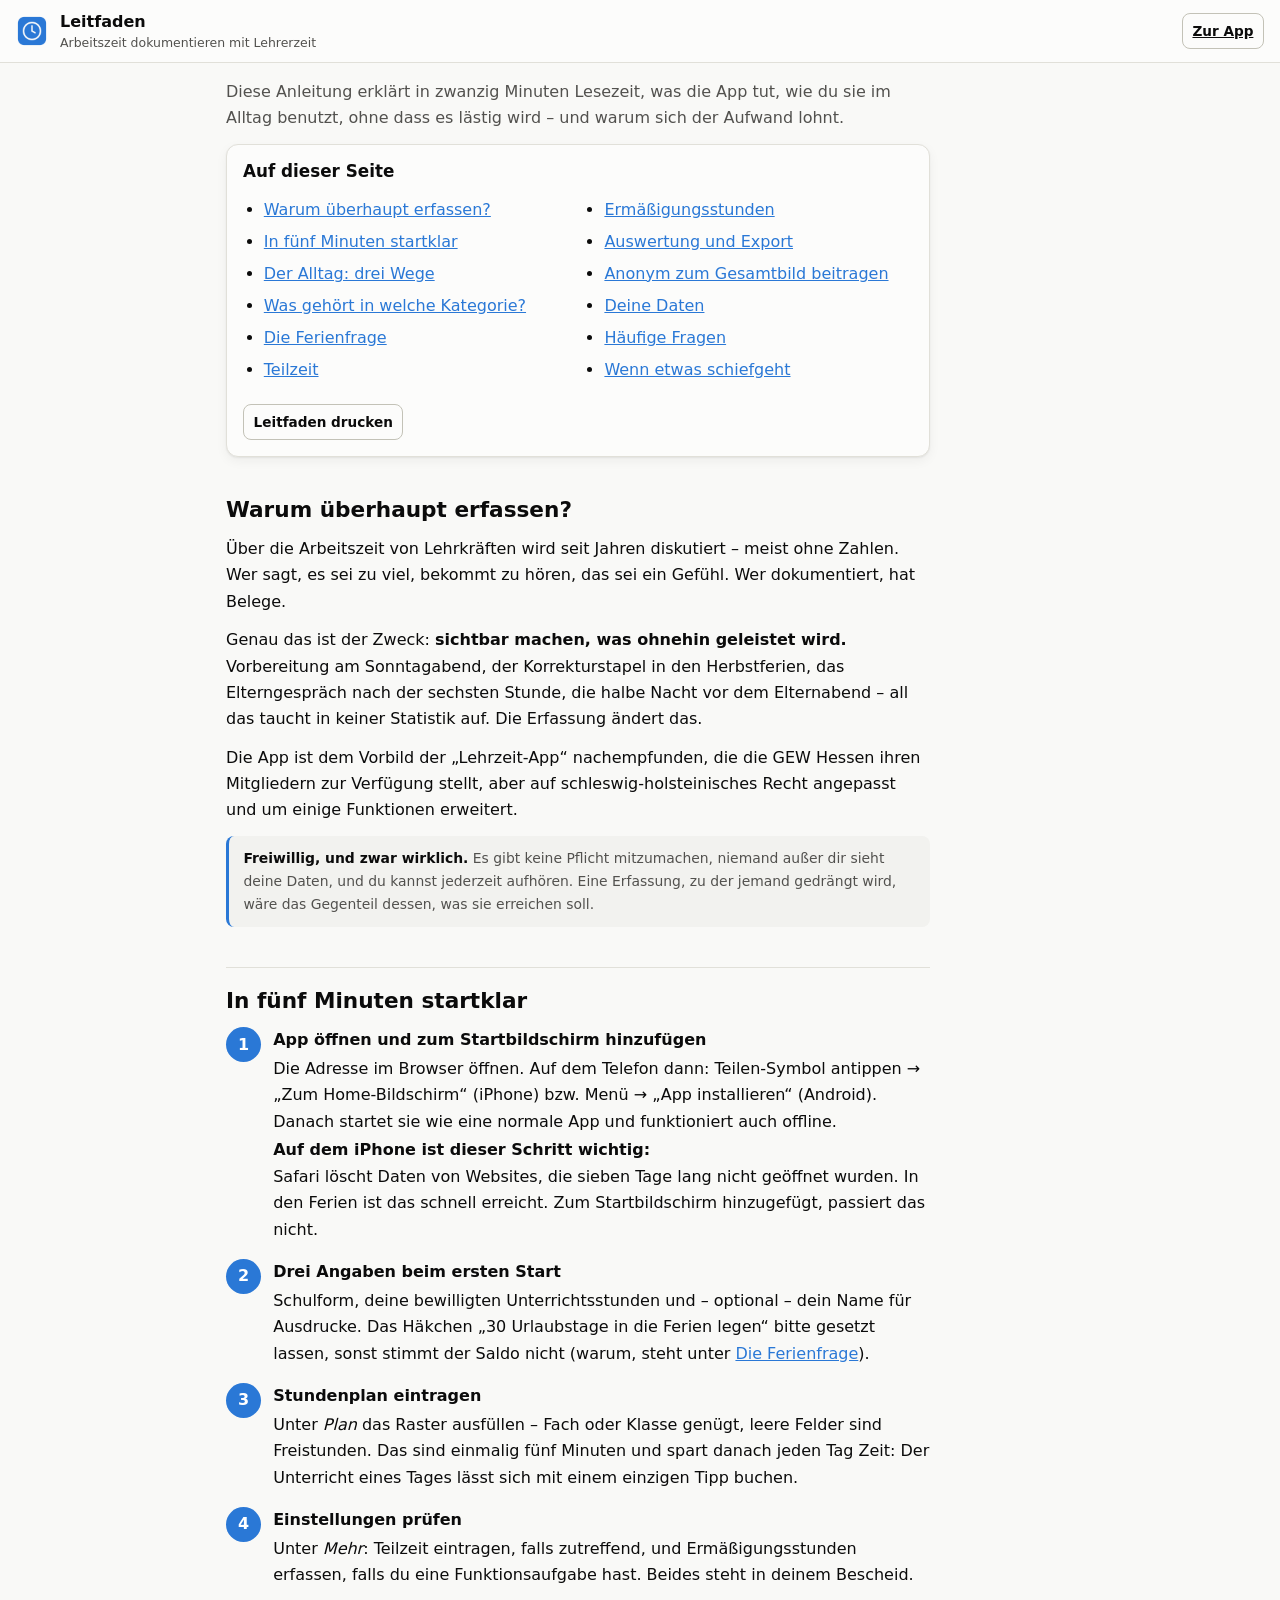
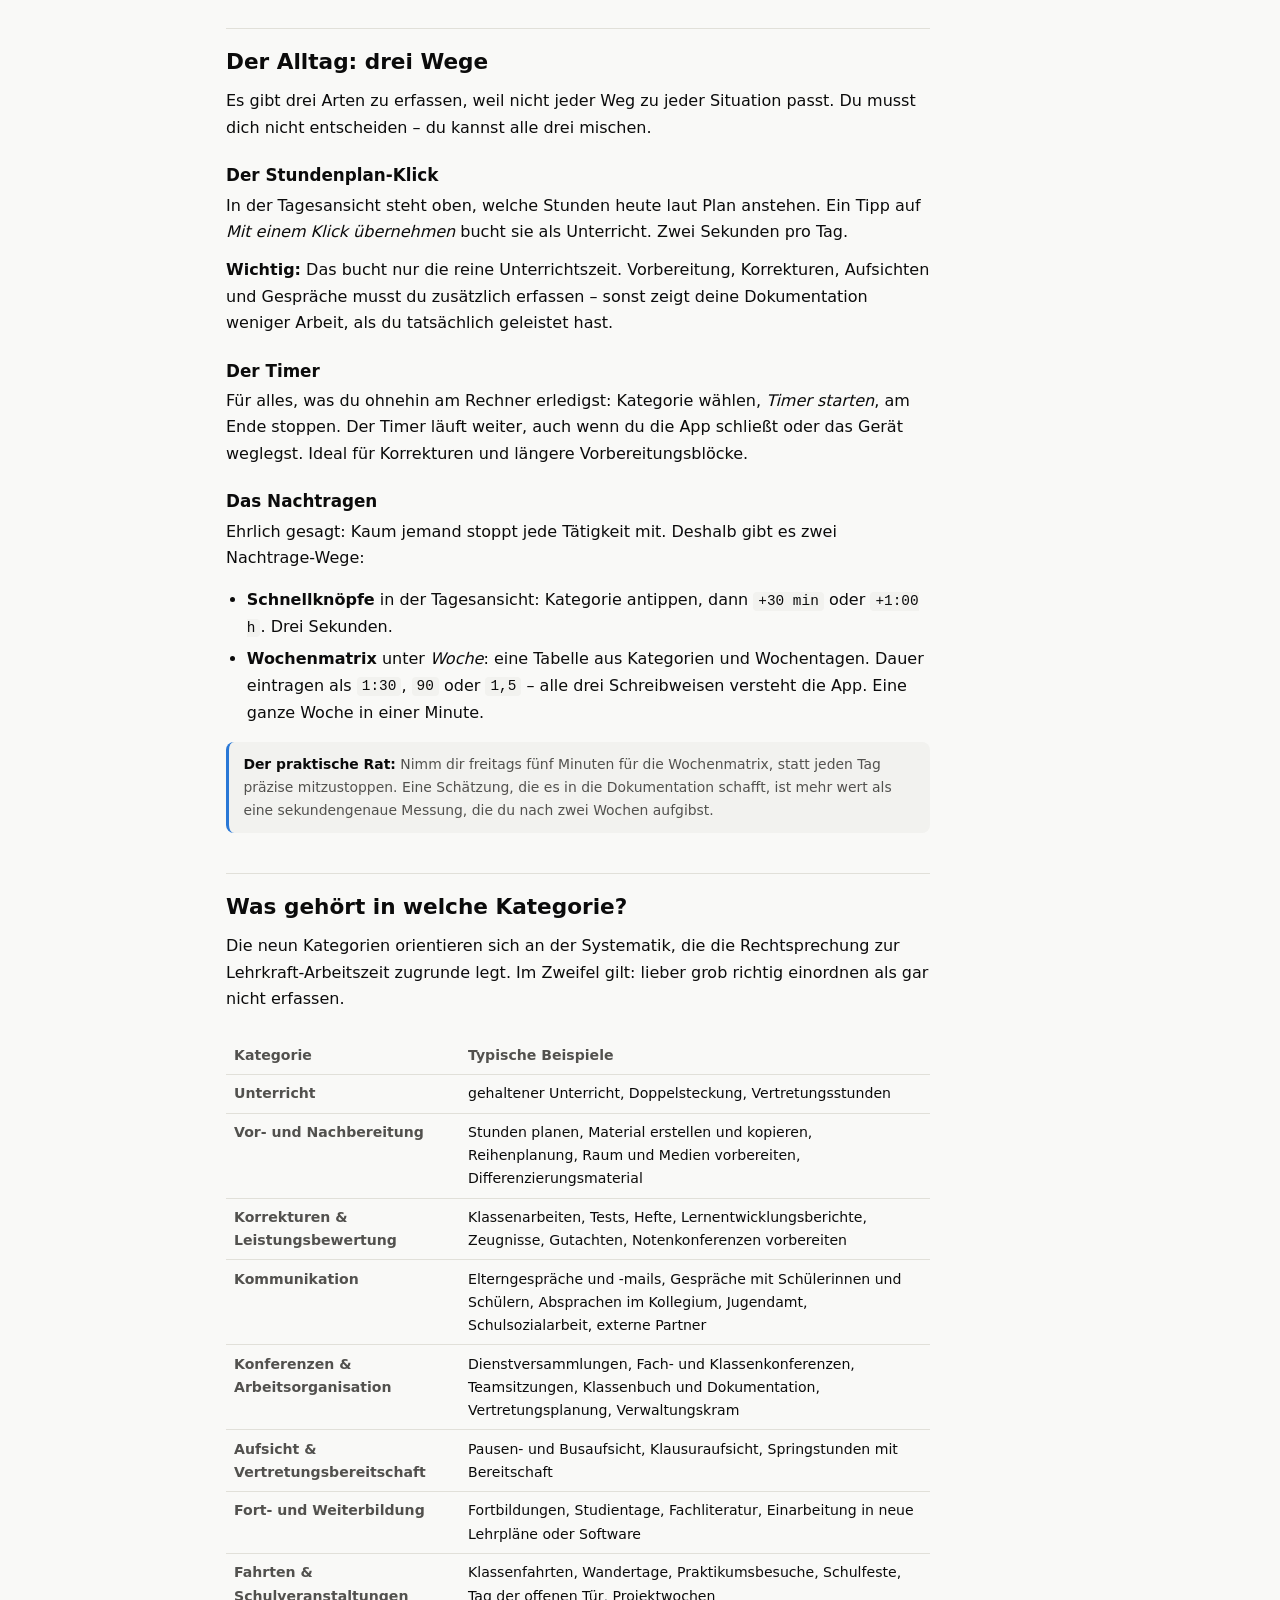
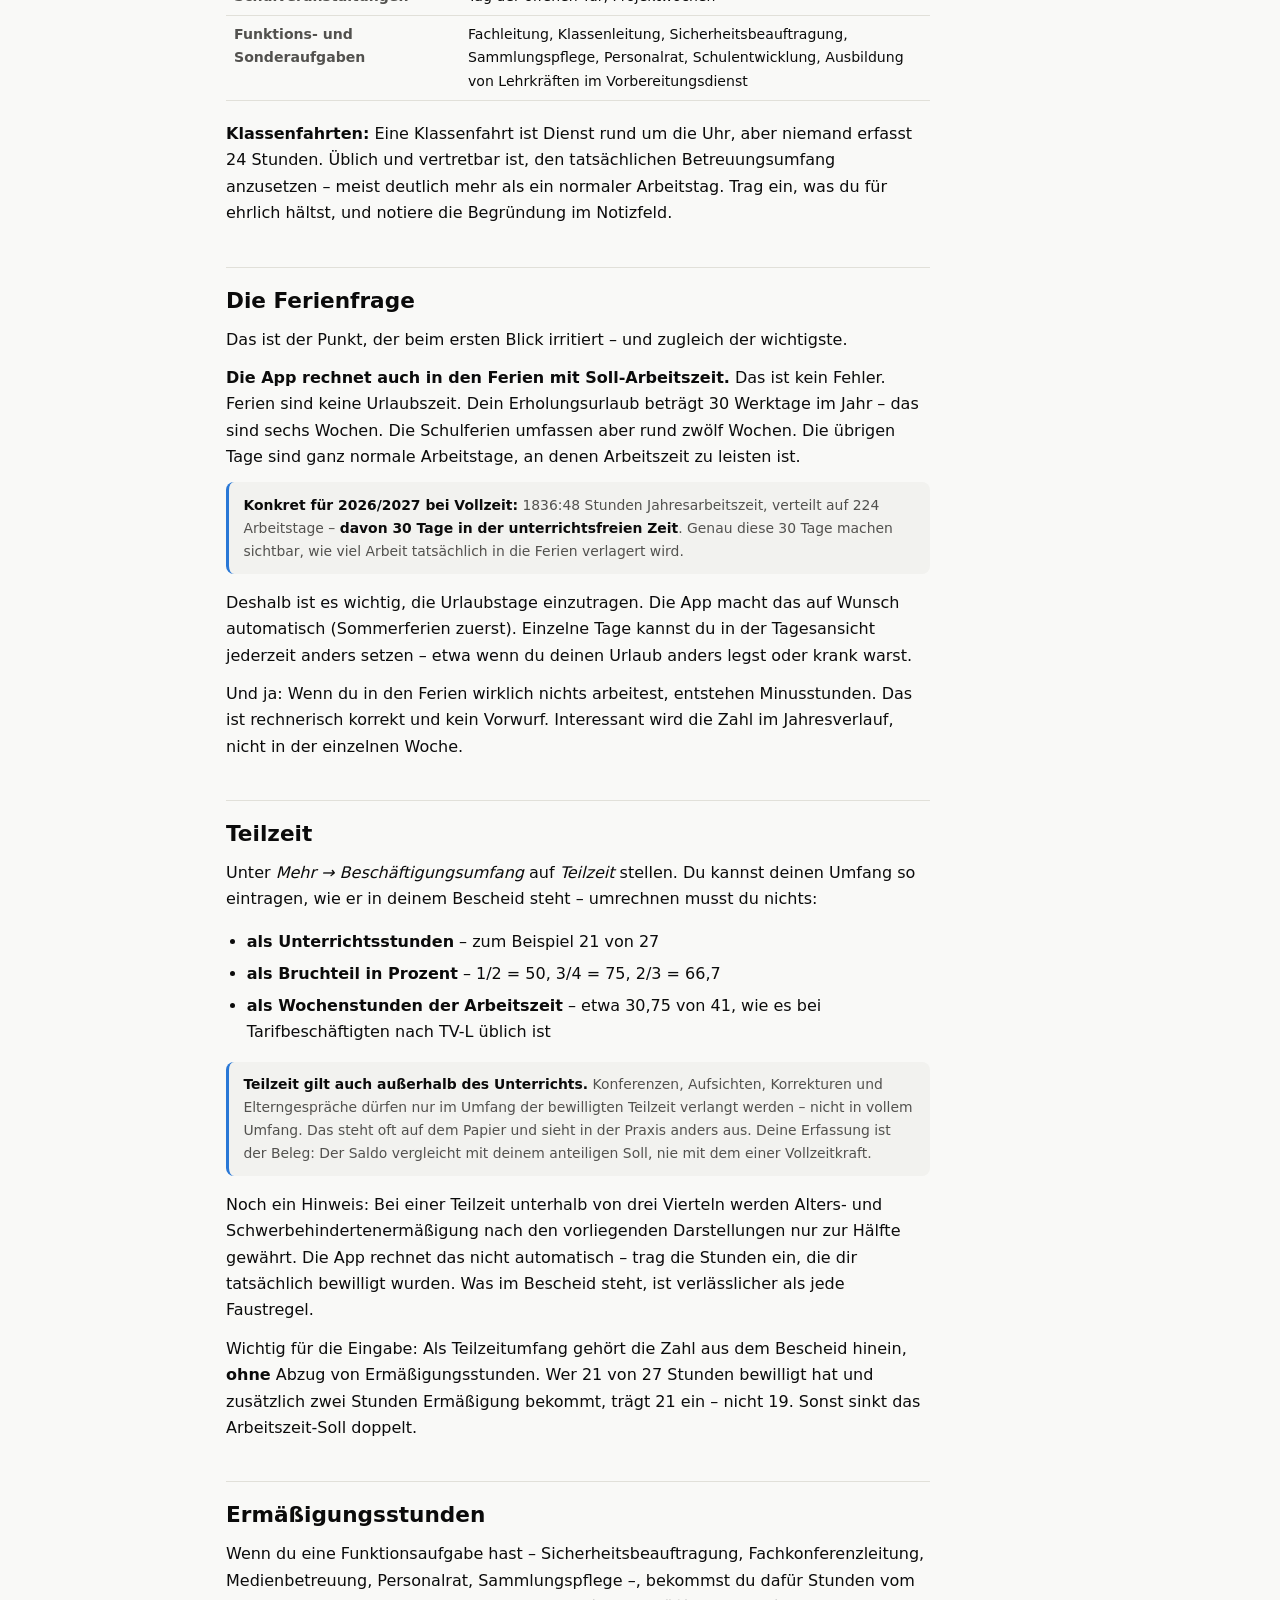
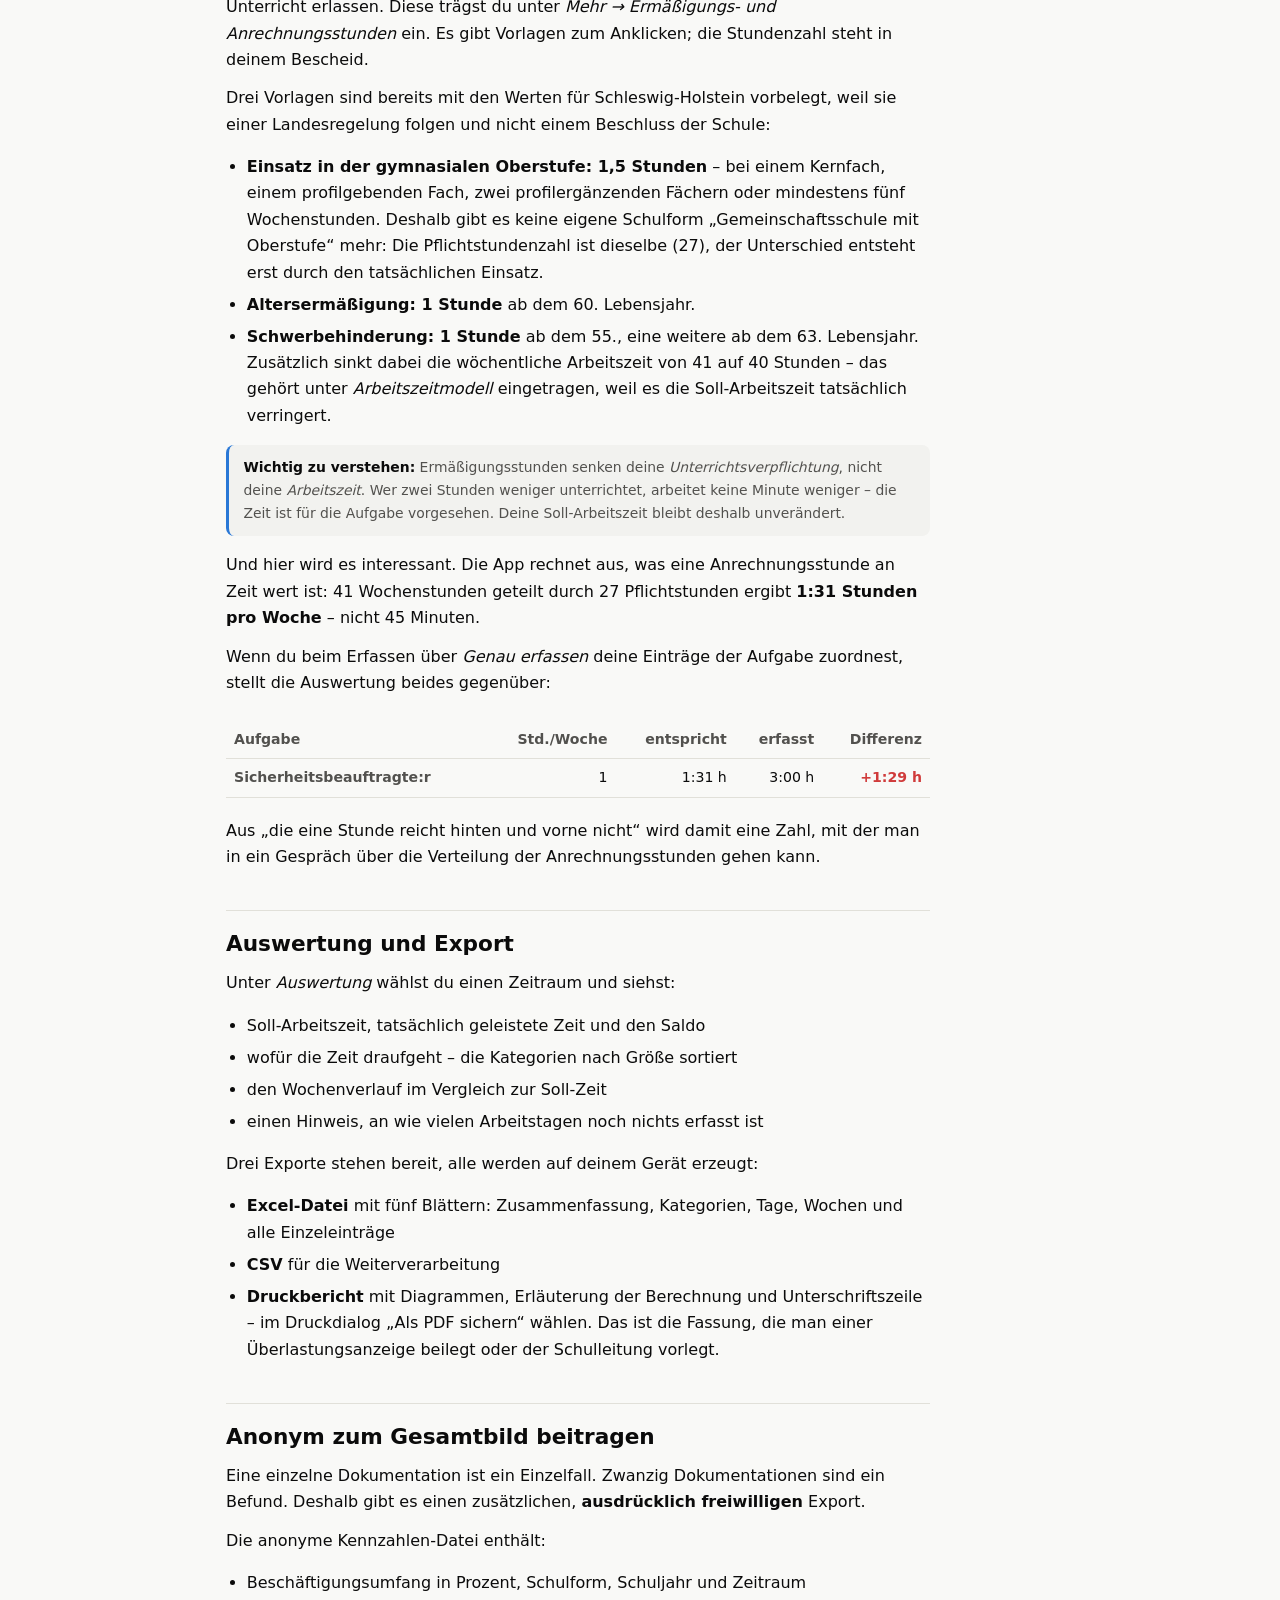
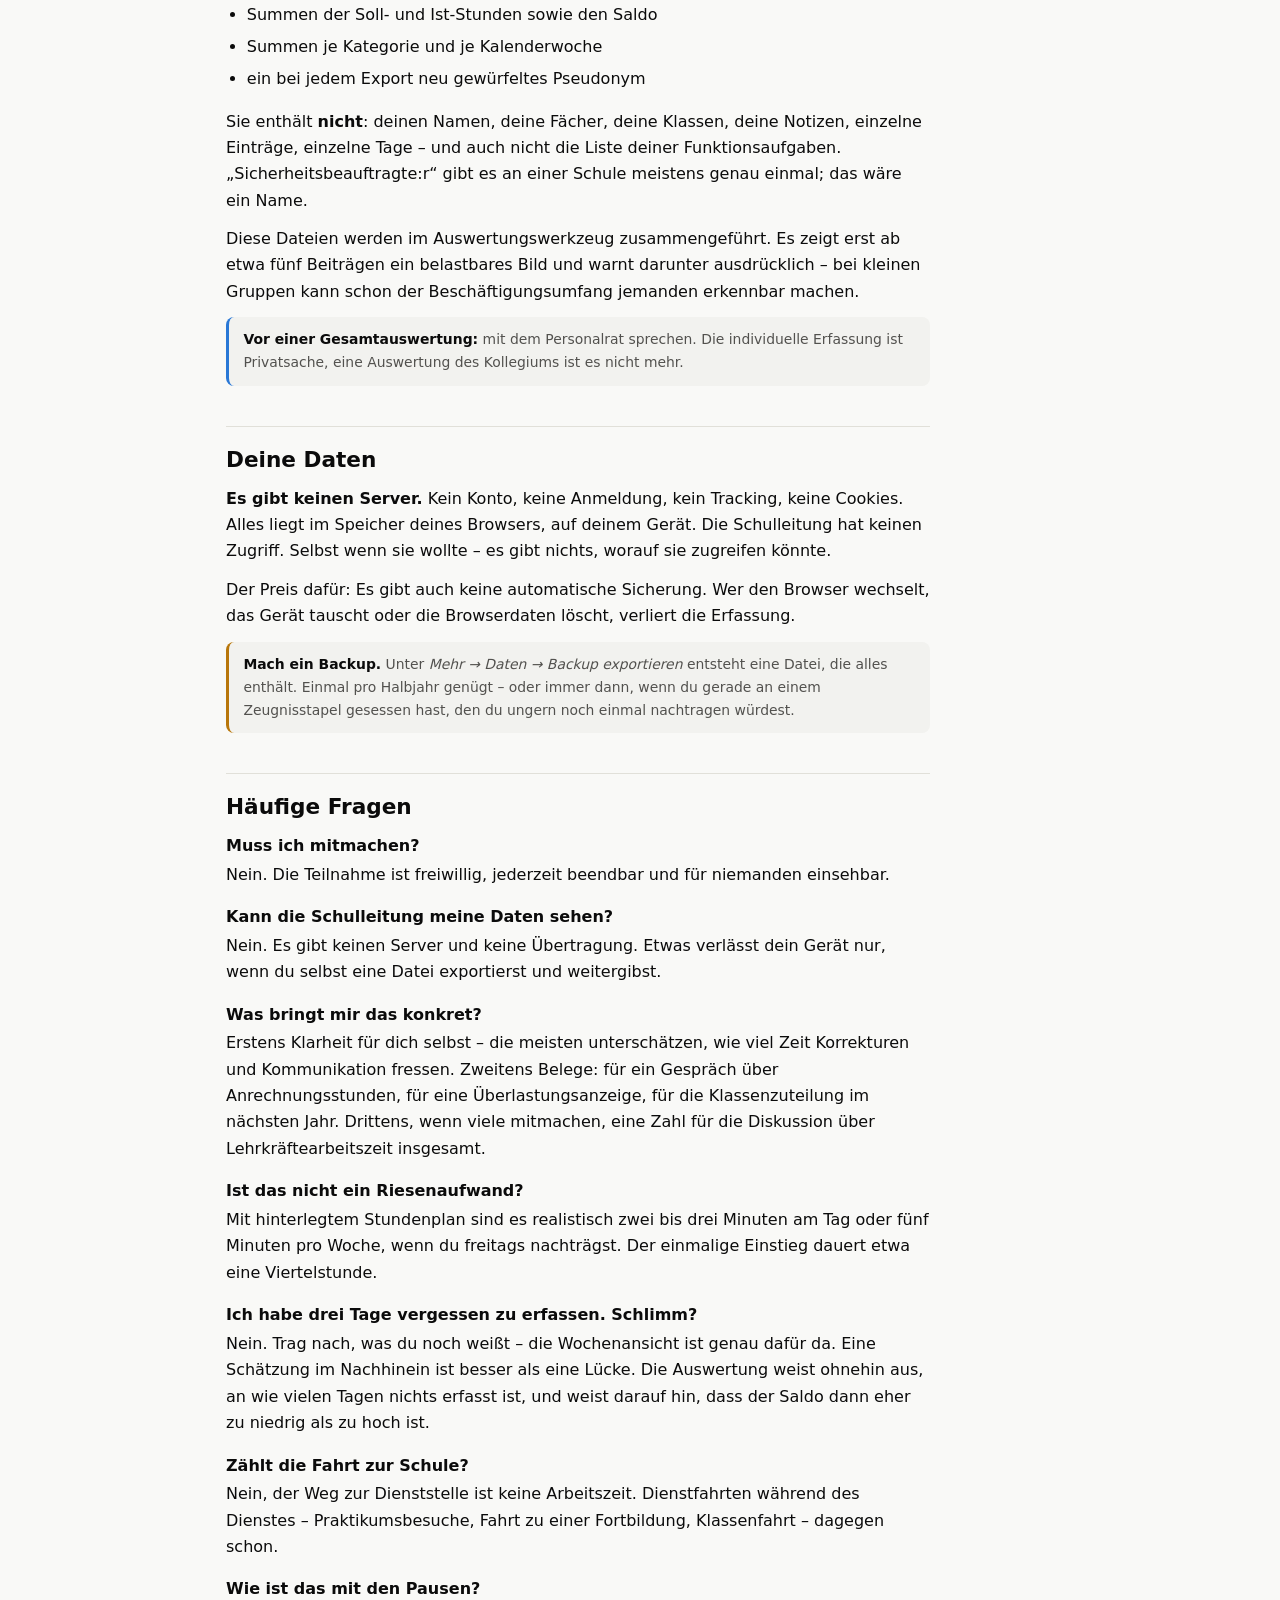
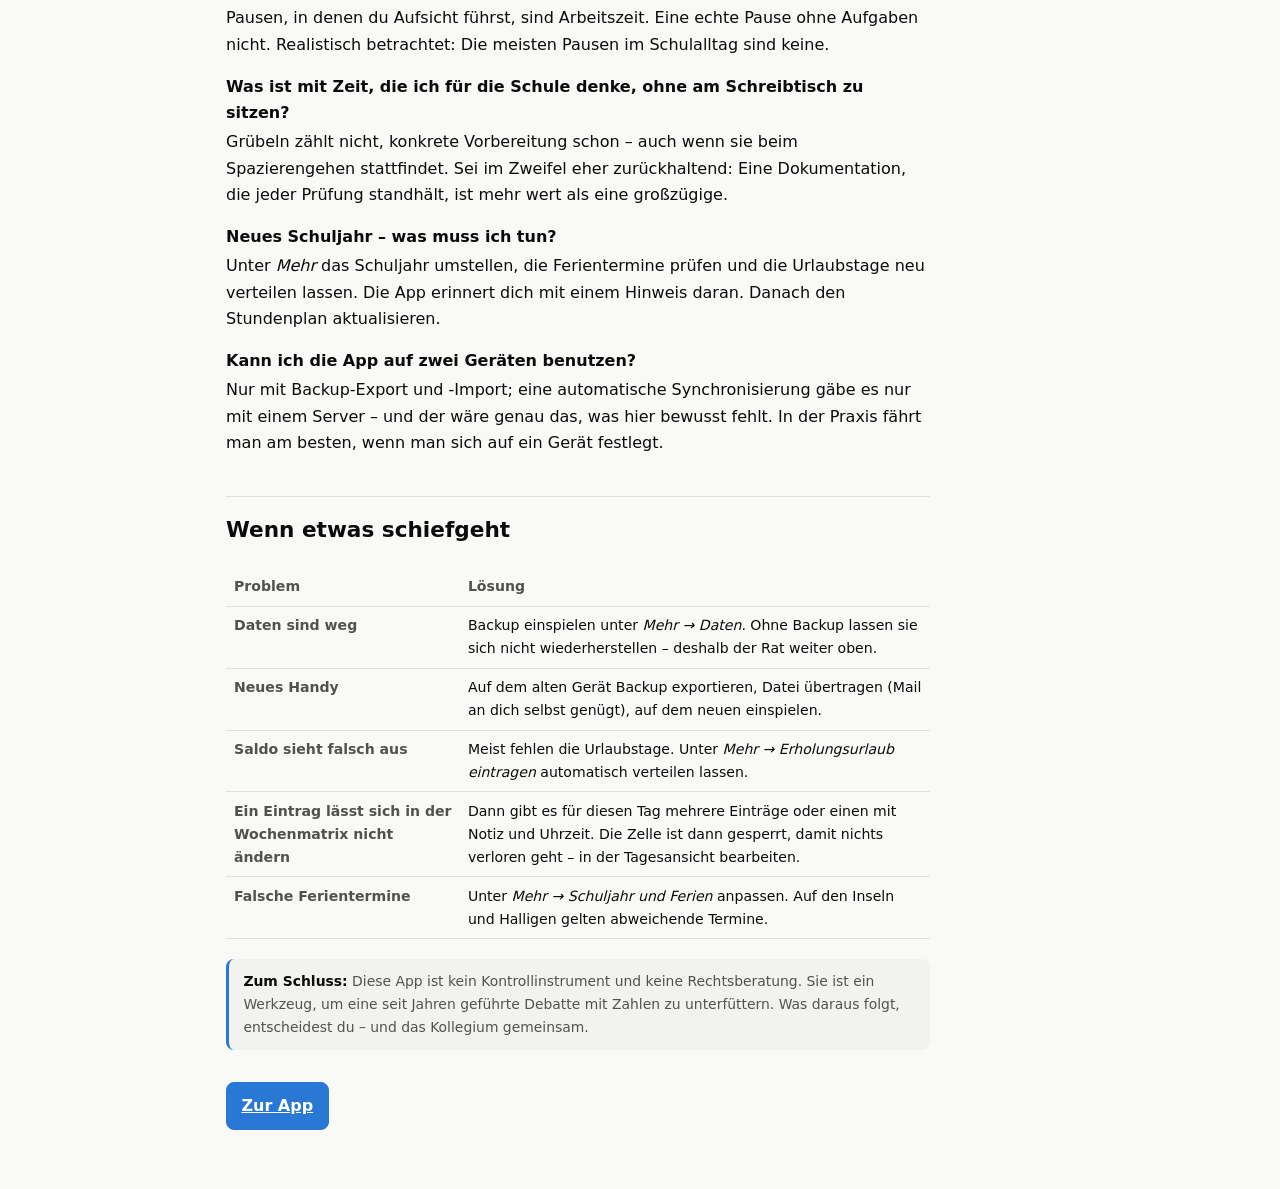
==== commit 62cf4a01: "Voreinstellungen gegen die KMK-Pflichtstundenübersicht abgeglichen Grundlage ist die KMK-Übersicht "" ====
--- a/leitfaden.html
+++ b/leitfaden.html
@@ -385,10 +385,16 @@
         </div>
 
         <p>
-          Noch ein Hinweis zur Rechtslage: Bei einer Teilzeit unterhalb von drei Vierteln werden
-          Alters- und Schwerbehindertenermäßigung nur zur Hälfte gewährt, unterhalb der Hälfte
-          entfällt die Altersermäßigung ganz. Die App rechnet das nicht automatisch – trag die
-          Stunden ein, die dir tatsächlich bewilligt wurden.
+          Noch ein Hinweis: Bei einer Teilzeit unterhalb von drei Vierteln werden Alters- und
+          Schwerbehindertenermäßigung nach den vorliegenden Darstellungen nur zur Hälfte gewährt.
+          Die App rechnet das nicht automatisch – trag die Stunden ein, die dir tatsächlich
+          bewilligt wurden. Was im Bescheid steht, ist verlässlicher als jede Faustregel.
+        </p>
+        <p>
+          Wichtig für die Eingabe: Als Teilzeitumfang gehört die Zahl aus dem Bescheid hinein,
+          <strong>ohne</strong> Abzug von Ermäßigungsstunden. Wer 21 von 27 Stunden bewilligt hat
+          und zusätzlich zwei Stunden Ermäßigung bekommt, trägt 21 ein – nicht 19. Sonst sinkt das
+          Arbeitszeit-Soll doppelt.
         </p>
 
         <!-- ---------------------------------------------------------------- -->
@@ -400,6 +406,26 @@
           erlassen. Diese trägst du unter <em>Mehr → Ermäßigungs- und Anrechnungsstunden</em> ein.
           Es gibt Vorlagen zum Anklicken; die Stundenzahl steht in deinem Bescheid.
         </p>
+        <p>
+          Drei Vorlagen sind bereits mit den Werten für Schleswig-Holstein vorbelegt, weil sie einer
+          Landesregelung folgen und nicht einem Beschluss der Schule:
+        </p>
+        <ul>
+          <li>
+            <strong>Einsatz in der gymnasialen Oberstufe: 1,5 Stunden</strong> – bei einem Kernfach,
+            einem profilgebenden Fach, zwei profilergänzenden Fächern oder mindestens fünf
+            Wochenstunden. Deshalb gibt es keine eigene Schulform „Gemeinschaftsschule mit
+            Oberstufe“ mehr: Die Pflichtstundenzahl ist dieselbe (27), der Unterschied entsteht erst
+            durch den tatsächlichen Einsatz.
+          </li>
+          <li><strong>Altersermäßigung: 1 Stunde</strong> ab dem 60. Lebensjahr.</li>
+          <li>
+            <strong>Schwerbehinderung: 1 Stunde</strong> ab dem 55., eine weitere ab dem 63.
+            Lebensjahr. Zusätzlich sinkt dabei die wöchentliche Arbeitszeit von 41 auf 40 Stunden –
+            das gehört unter <em>Arbeitszeitmodell</em> eingetragen, weil es die Soll-Arbeitszeit
+            tatsächlich verringert.
+          </li>
+        </ul>
 
         <div class="hinweis">
           <strong>Wichtig zu verstehen:</strong> Ermäßigungsstunden senken deine
